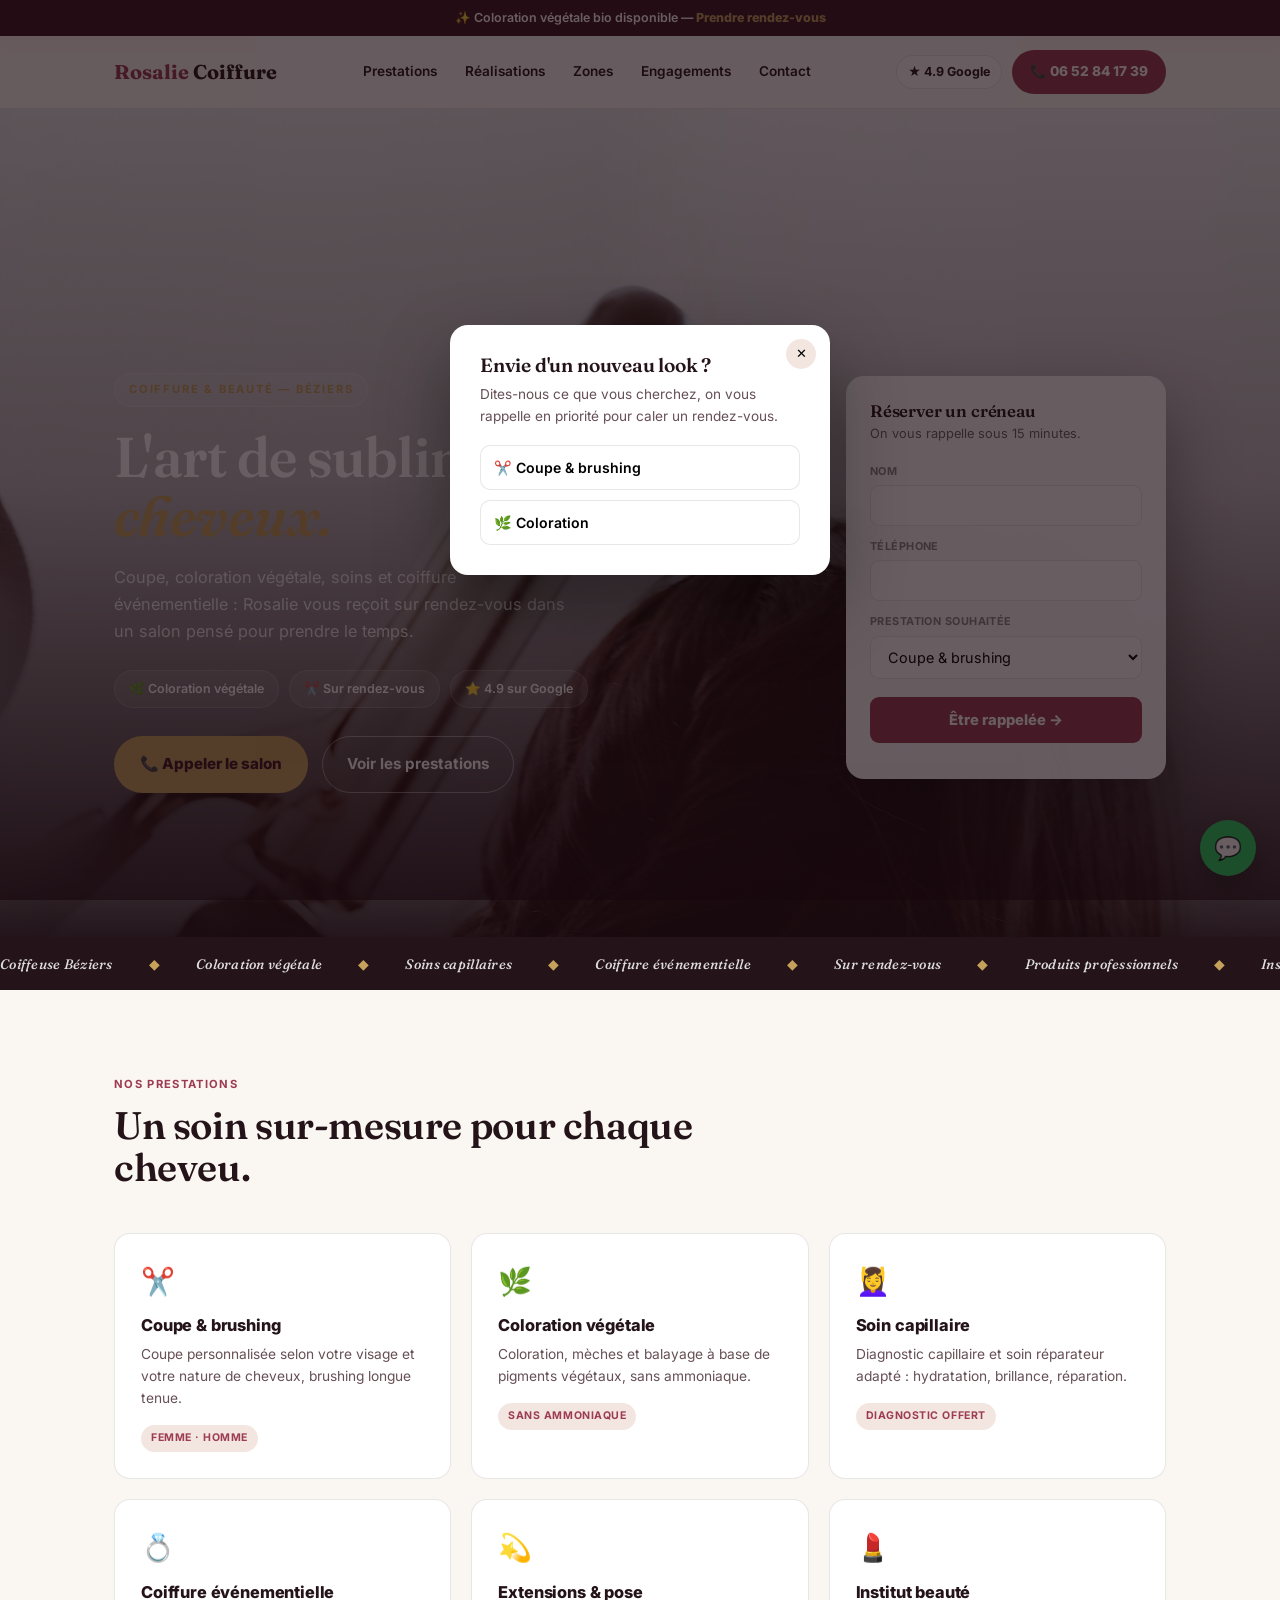
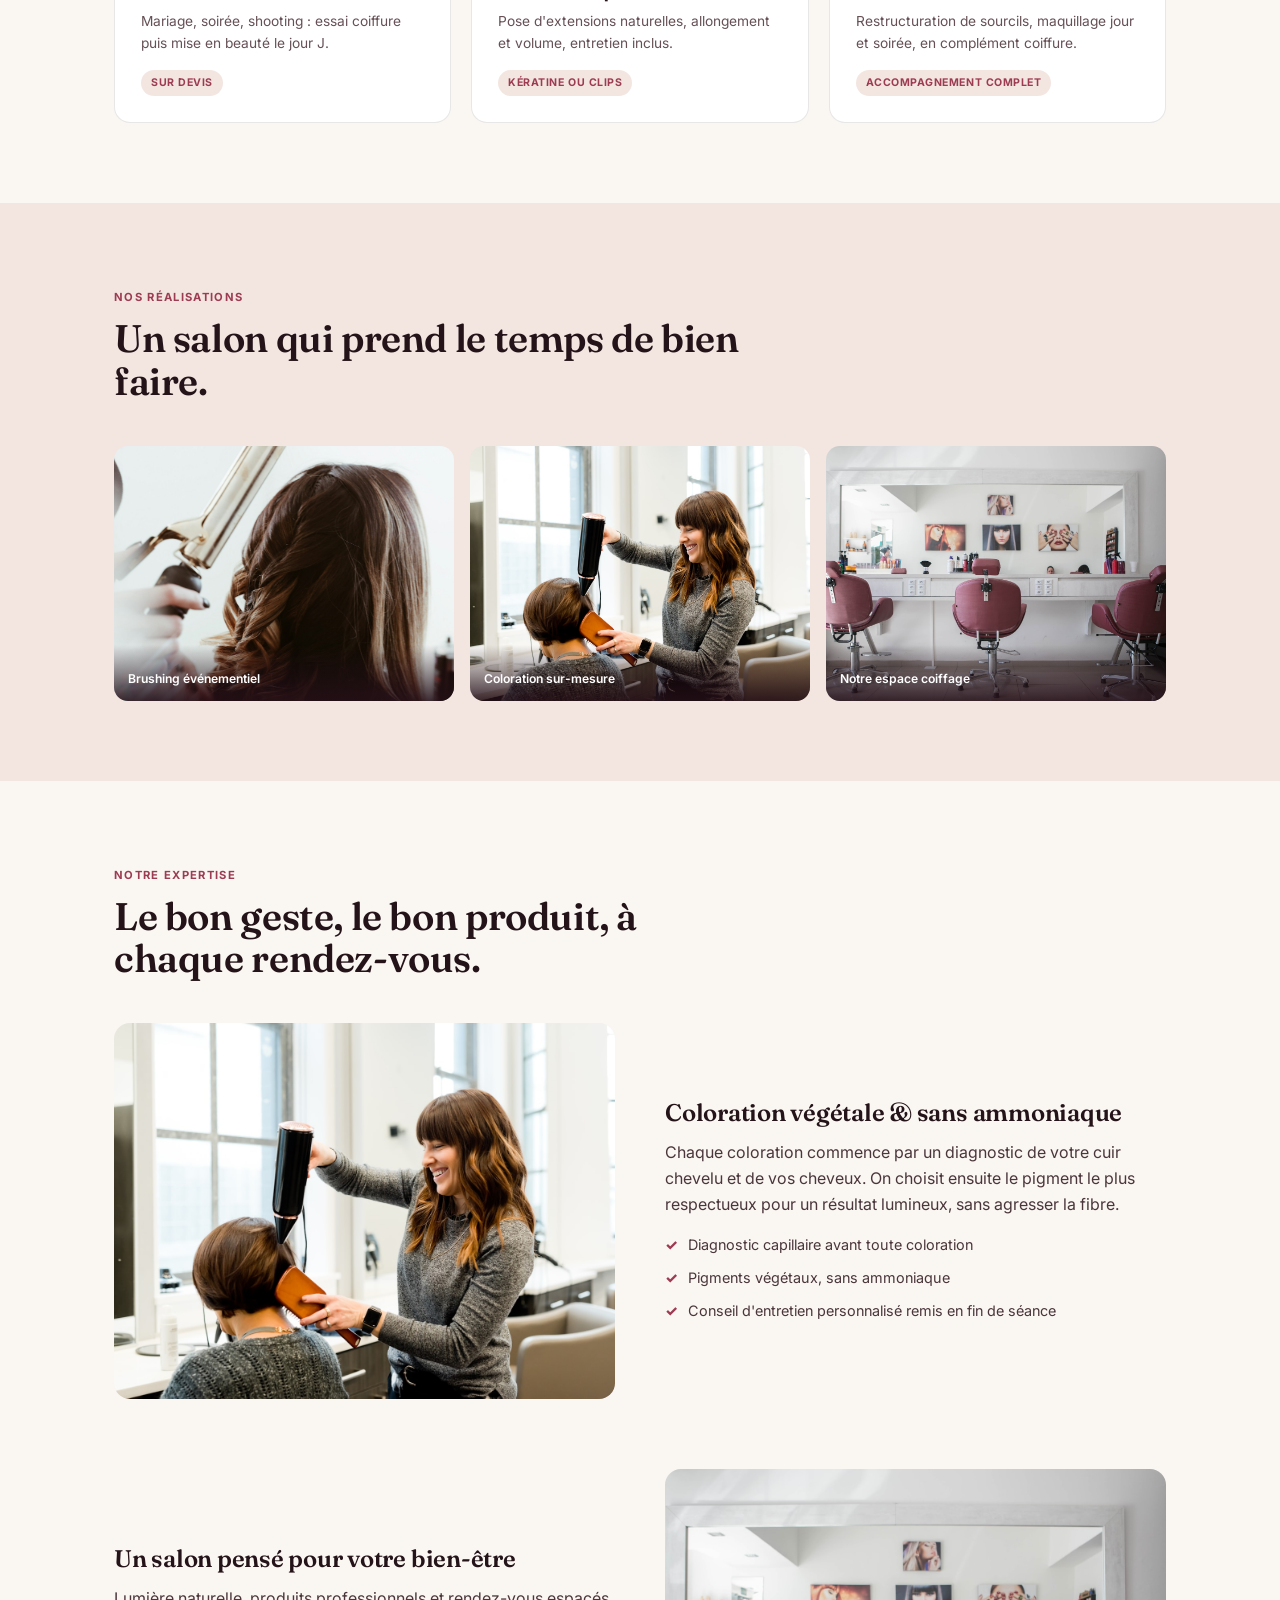
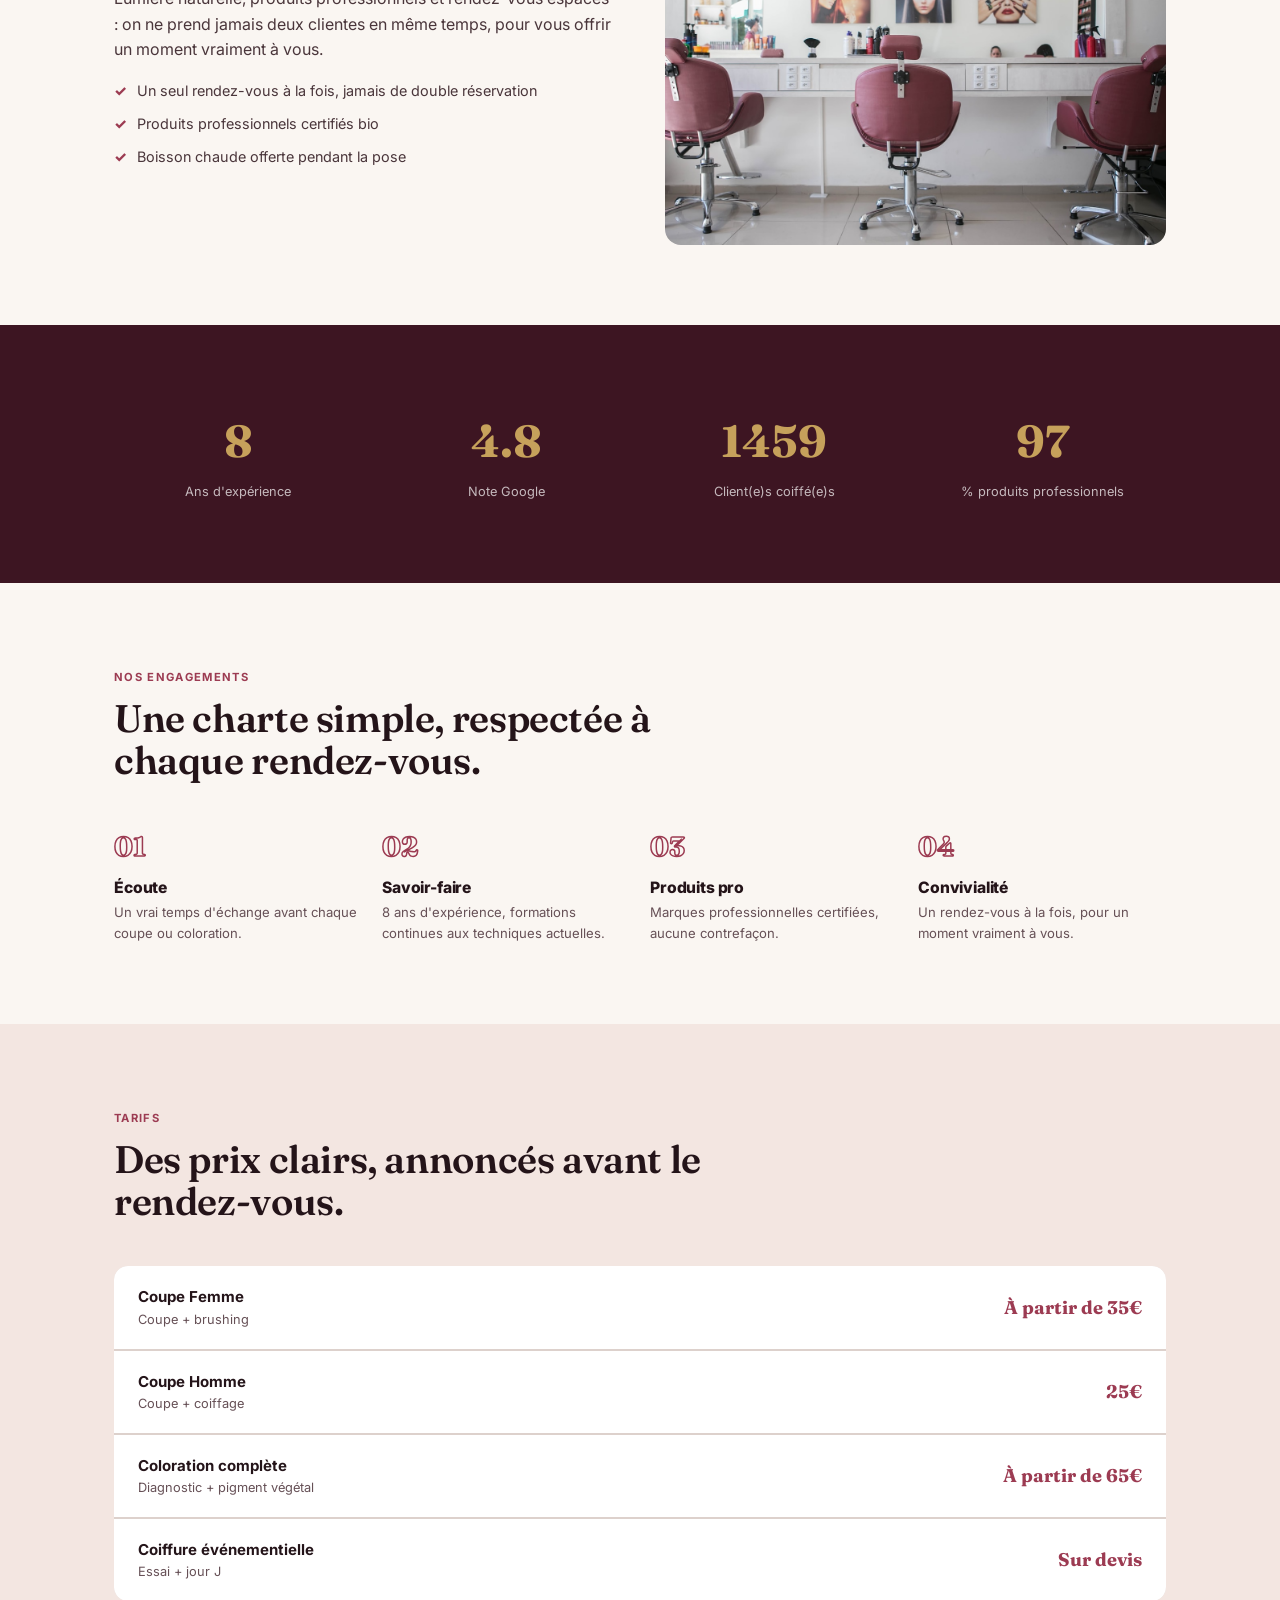
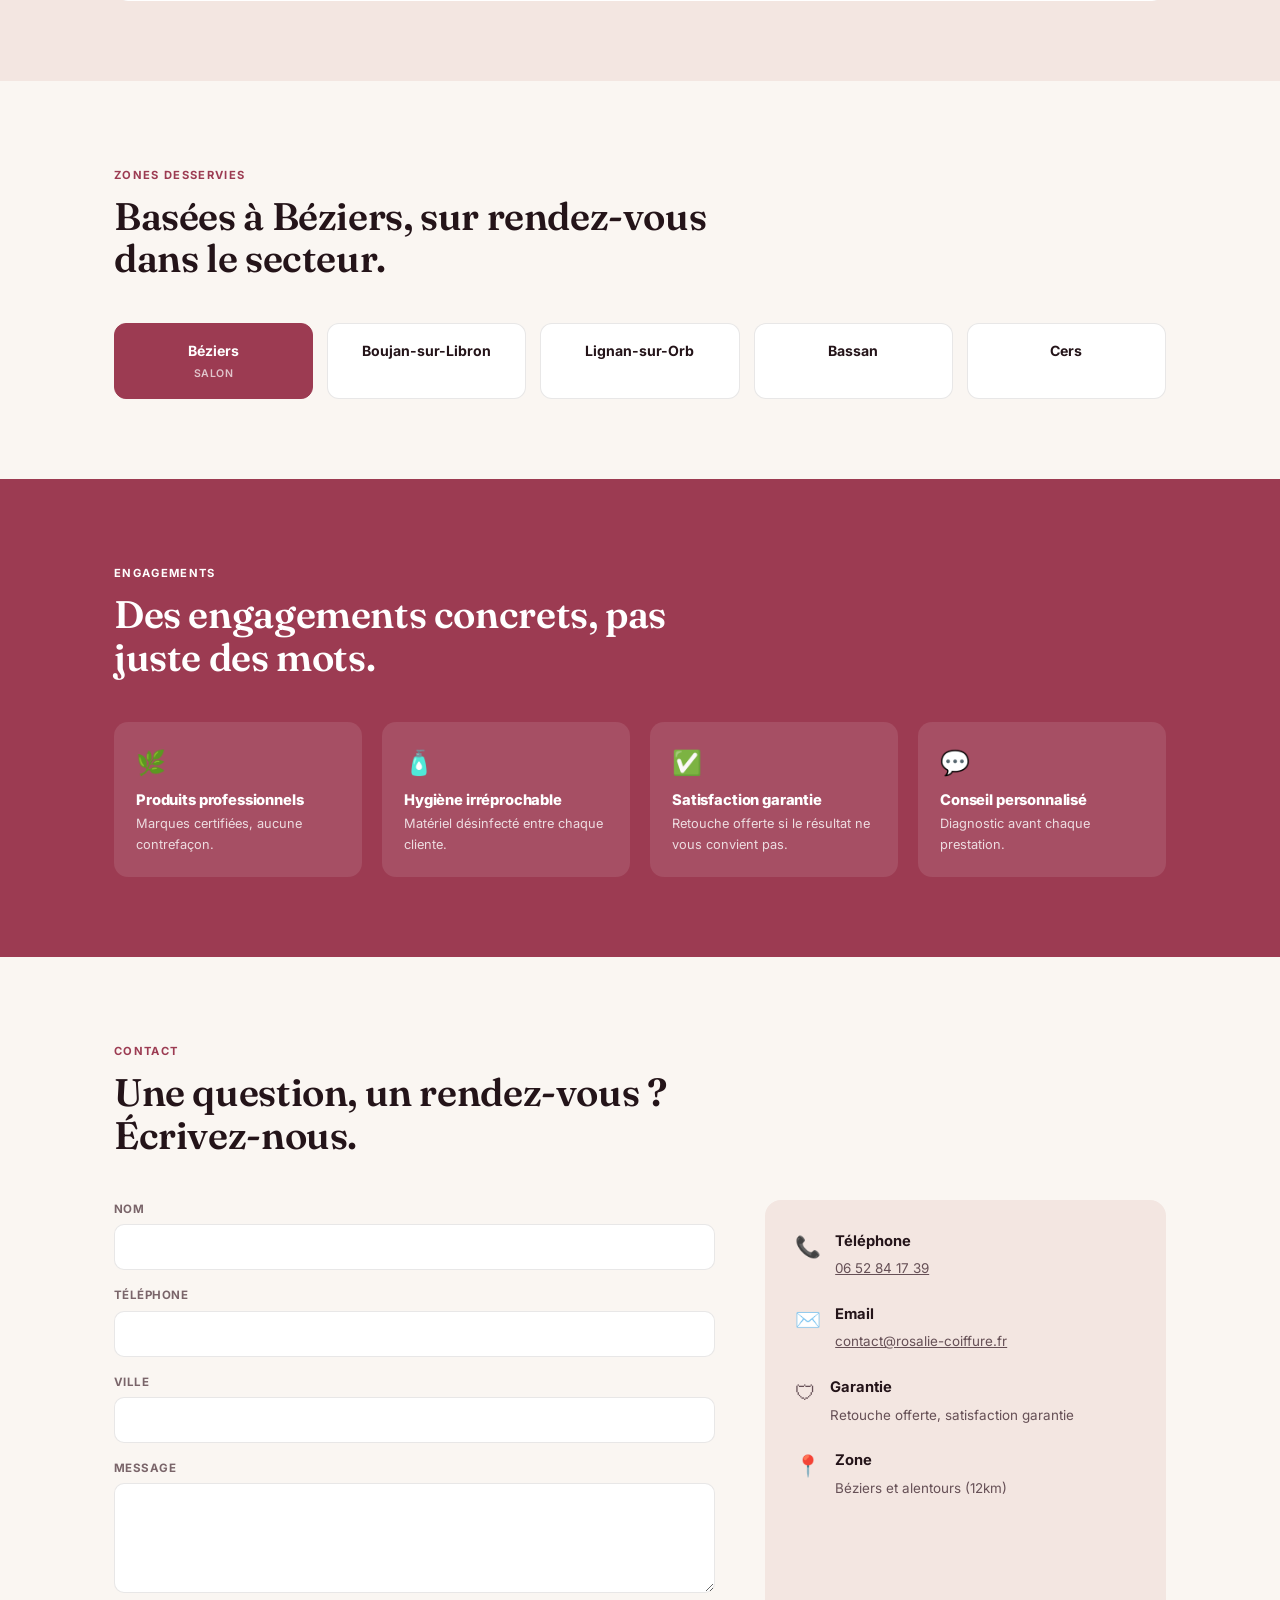
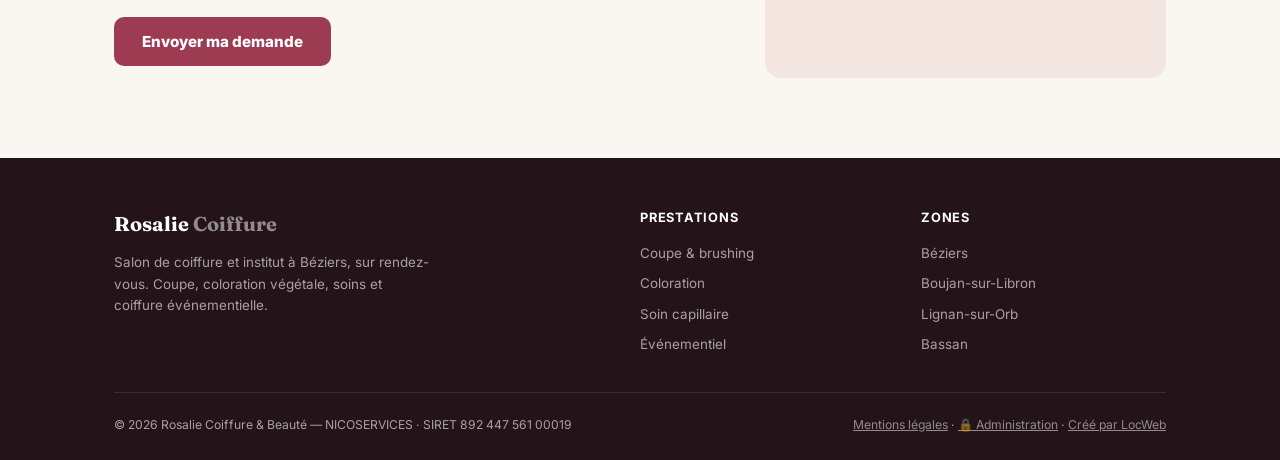
==== coiffeuse/index.html @ f621a8e8 "Ajoute le 4e site vitrine : Rosalie Coiffure & Beauté (rose/or) Hero plein cadre avec texte ancré en" ====
<!DOCTYPE html>
<html lang="fr">
<head>
<meta charset="UTF-8">
<meta name="viewport" content="width=device-width, initial-scale=1.0">
<title>Rosalie Coiffure & Beauté — Salon à Béziers | Sur rendez-vous</title>
<meta name="description" content="Rosalie Coiffure & Beauté — salon de coiffure et institut à Béziers. Coupe, coloration végétale, soins, coiffure événementielle. Sur rendez-vous.">
<meta property="og:title" content="Rosalie Coiffure & Beauté — Salon à Béziers">
<meta property="og:description" content="Coupe, coloration, soins, coiffure événementielle. Sur rendez-vous.">
<meta property="og:type" content="website">
<meta property="og:image" content="assets/hero-coiffeuse.jpg">
<meta name="twitter:card" content="summary_large_image">
<link rel="preconnect" href="https://fonts.googleapis.com">
<link rel="preconnect" href="https://fonts.gstatic.com" crossorigin>
<link href="https://fonts.googleapis.com/css2?family=Fraunces:opsz,wght@9..144,500;9..144,600;9..144,700&family=Inter:wght@400;500;600;700;800;900&display=swap" rel="stylesheet">
<script type="application/ld+json">
{
  "@context": "https://schema.org",
  "@type": "HairSalon",
  "name": "Rosalie Coiffure & Beauté",
  "image": "assets/hero-coiffeuse.jpg",
  "telephone": "+33652841739",
  "address": { "@type": "PostalAddress", "addressLocality": "Béziers", "addressRegion": "Occitanie", "addressCountry": "FR" },
  "areaServed": ["Béziers", "Boujan-sur-Libron", "Lignan-sur-Orb", "Bassan", "Cers"],
  "openingHours": "Tu-Sa 09:00-19:00",
  "aggregateRating": { "@type": "AggregateRating", "ratingValue": "4.9", "reviewCount": "184" }
}
</script>
<style>
:root{
  --rose:#9c3b52; --rose-dark:#3d1522; --rose-mid:#6b2740; --gold:#c6a15b;
  --ink:#241419; --paper:#faf6f2; --paper2:#f3e6e1; --line:rgba(36,20,25,.1);
  --sans:'Inter',sans-serif; --serif:'Fraunces',serif;
}
*{box-sizing:border-box;margin:0;padding:0;}
html{scroll-behavior:auto;}
body{font-family:var(--sans);color:var(--ink);background:var(--paper);line-height:1.6;overflow-x:hidden;}
img{max-width:100%;display:block;}
a{color:inherit;}
.container{max-width:1180px;margin:0 auto;padding:0 20px;}
@media(min-width:900px){.container{padding:0 5vw;}}
h1,h2,h3{font-family:var(--serif);font-weight:600;letter-spacing:-.01em;line-height:1.1;}
.tag{display:inline-block;font-size:.7rem;font-weight:700;text-transform:uppercase;letter-spacing:.12em;color:var(--rose);margin-bottom:10px;}

/* Bandeau annonce */
.urgence-bar{background:var(--rose-dark);color:#fff;text-align:center;font-size:.78rem;font-weight:600;padding:8px 16px;}
.urgence-bar a{color:var(--gold);font-weight:800;text-decoration:none;}

/* Header sticky */
header{position:sticky;top:0;z-index:500;background:rgba(250,246,242,.92);backdrop-filter:blur(12px);border-bottom:1px solid var(--line);}
.nav-inner{display:flex;align-items:center;justify-content:space-between;padding:14px 20px;max-width:1180px;margin:0 auto;}
@media(min-width:900px){.nav-inner{padding:14px 5vw;}}
.logo{font-family:var(--serif);font-weight:700;font-size:1.25rem;color:var(--rose);text-decoration:none;white-space:nowrap;}
.logo span{color:var(--ink);}
nav.links{display:none;gap:28px;align-items:center;}
nav.links a{font-size:.85rem;font-weight:600;text-decoration:none;color:var(--ink);}
@media(min-width:860px){nav.links{display:flex;}}
.header-right{display:flex;align-items:center;gap:10px;}
.google-badge{display:none;align-items:center;gap:5px;font-size:.78rem;font-weight:700;color:var(--ink);background:#fff;border:1px solid var(--line);padding:6px 11px;border-radius:100px;text-decoration:none;}
@media(min-width:640px){.google-badge{display:inline-flex;}}
.tel-btn{display:inline-flex;align-items:center;gap:8px;background:var(--rose);color:#fff;font-weight:800;font-size:.85rem;padding:11px 18px;border-radius:100px;text-decoration:none;white-space:nowrap;}
.burger{display:flex;background:none;border:none;cursor:pointer;padding:6px;}
@media(min-width:860px){.burger{display:none;}}
.burger span{display:block;width:22px;height:2px;background:var(--ink);margin:4px 0;}

/* Hero — plein cadre, texte ancré en bas, carte flottante coin bas-droit */
.hero{position:relative;min-height:92vh;display:flex;align-items:flex-end;overflow:hidden;color:#fff;}
.hero-bg{position:absolute;inset:0;background-image:linear-gradient(180deg,rgba(36,15,23,.05) 0%,rgba(36,15,23,.25) 45%,rgba(24,9,15,.94) 100%),url('assets/hero-coiffeuse.jpg');background-size:cover;background-position:center 22%;}
.hero-inner{position:relative;z-index:2;width:100%;max-width:1180px;margin:0 auto;padding:0 20px 56px;display:flex;justify-content:space-between;align-items:flex-end;gap:28px;}
@media(min-width:900px){.hero-inner{padding:0 5vw 64px;}}
@media(max-width:880px){.hero-inner{flex-direction:column;align-items:stretch;padding:0 20px 40px;}}
.hero-text{max-width:600px;}
.hero-tag{display:inline-block;font-size:.7rem;font-weight:700;text-transform:uppercase;letter-spacing:.16em;color:var(--gold);background:rgba(255,255,255,.08);border:1px solid rgba(255,255,255,.16);padding:7px 14px;border-radius:100px;margin-bottom:20px;}
.hero h1{font-size:clamp(2.1rem,4.8vw,3.5rem);line-height:1.06;margin-bottom:18px;}
.hero h1 em{font-style:italic;color:var(--gold);}
.hero-sub{font-size:1.02rem;color:rgba(255,255,255,.82);max-width:460px;margin-bottom:26px;line-height:1.65;}
.hero-badges{display:flex;flex-wrap:wrap;gap:10px;margin-bottom:28px;}
.hero-badge{display:flex;align-items:center;gap:7px;background:rgba(255,255,255,.08);border:1px solid rgba(255,255,255,.14);font-size:.78rem;font-weight:600;padding:8px 14px;border-radius:100px;}
.hero-cta-row{display:flex;flex-wrap:wrap;gap:14px;}
.btn-primary{display:inline-flex;align-items:center;gap:9px;background:var(--gold);color:var(--rose-dark);font-weight:800;font-size:.95rem;padding:16px 26px;border-radius:100px;text-decoration:none;}
.btn-outline{display:inline-flex;align-items:center;gap:9px;background:transparent;border:1.5px solid rgba(255,255,255,.4);color:#fff;font-weight:700;font-size:.95rem;padding:15px 24px;border-radius:100px;text-decoration:none;}

/* Carte flottante — pas une colonne de grille, une carte ancrée qui "flotte" plus haut que le texte */
.hero-form{position:relative;z-index:2;width:320px;flex-shrink:0;background:rgba(255,255,255,.97);color:var(--ink);border-radius:18px;padding:26px 24px;box-shadow:0 30px 70px rgba(0,0,0,.4);transform:translateY(-14px);}
@media(max-width:880px){.hero-form{width:100%;transform:none;}}
.hero-form h3{font-size:1.05rem;margin-bottom:4px;}
.hero-form p.sub{font-family:var(--sans);font-size:.8rem;color:#666;margin-bottom:18px;}
.hero-form .row{margin-bottom:12px;}
.hero-form label{display:block;font-size:.68rem;font-weight:700;text-transform:uppercase;letter-spacing:.04em;color:#888;margin-bottom:5px;}
.hero-form input,.hero-form select{width:100%;padding:11px 13px;border:1px solid var(--line);border-radius:9px;font-family:var(--sans);font-size:.9rem;background:#fff;}
.hero-form input:focus,.hero-form select:focus{outline:none;border-color:var(--rose);}
.hero-form button{width:100%;background:var(--rose);color:#fff;font-weight:800;font-size:.92rem;padding:14px;border:none;border-radius:9px;cursor:pointer;margin-top:6px;font-family:var(--sans);}
.hero-form button:hover{opacity:.92;}
.hero-form .status{font-family:var(--sans);font-size:.78rem;margin-top:10px;text-align:center;}

/* Marquee */
.marquee{background:var(--ink);color:#fff;overflow:hidden;white-space:nowrap;padding:14px 0;}
.marquee-track{display:inline-flex;gap:36px;animation:mq 26s linear infinite;}
.marquee span{font-family:var(--serif);font-style:italic;font-size:.86rem;font-weight:500;letter-spacing:.02em;color:rgba(255,255,255,.85);}
.marquee .dot{color:var(--gold);margin-left:36px;font-style:normal;}
@keyframes mq{from{transform:translateX(0);}to{transform:translateX(-50%);}}
@media(prefers-reduced-motion:reduce){.marquee-track{animation:none;}}

/* Sections generic */
section{padding:80px 0;}
.s-head{margin-bottom:44px;max-width:640px;}
.s-head h2{font-size:clamp(1.7rem,3.2vw,2.4rem);}

/* Prestations */
.services-grid{display:grid;grid-template-columns:repeat(3,1fr);gap:20px;}
@media(max-width:900px){.services-grid{grid-template-columns:repeat(2,1fr);}}
@media(max-width:600px){.services-grid{grid-template-columns:1fr;}}
.service-card{background:#fff;border:1px solid var(--line);border-radius:16px;padding:26px;}
.service-card .ico{font-size:1.7rem;margin-bottom:14px;}
.service-card h3{font-family:var(--sans);font-weight:800;font-size:1.02rem;margin-bottom:8px;}
.service-card p{font-size:.86rem;color:#665056;margin-bottom:14px;}
.service-tag{display:inline-block;font-size:.66rem;font-weight:700;text-transform:uppercase;letter-spacing:.05em;color:var(--rose);background:var(--paper2);padding:5px 10px;border-radius:100px;}

/* Réalisations */
#realisations{background:var(--paper2);}
.real-grid{display:grid;grid-template-columns:repeat(3,1fr);gap:16px;}
@media(max-width:700px){.real-grid{grid-template-columns:1fr 1fr;}}
.real-item{border-radius:14px;overflow:hidden;aspect-ratio:4/3;position:relative;}
.real-item img{width:100%;height:100%;object-fit:cover;}
.real-item .cap{position:absolute;bottom:0;left:0;right:0;background:linear-gradient(transparent,rgba(36,15,23,.88));color:#fff;font-size:.76rem;font-weight:600;padding:24px 14px 12px;}

/* Expertise blocs */
.expertise-bloc{display:grid;grid-template-columns:1fr 1fr;gap:50px;align-items:center;margin-bottom:70px;}
.expertise-bloc:last-child{margin-bottom:0;}
.expertise-bloc.rev>.expertise-img{order:2;}
@media(max-width:800px){.expertise-bloc{grid-template-columns:1fr;gap:24px;}.expertise-bloc.rev>.expertise-img{order:0;}}
.expertise-img{border-radius:16px;overflow:hidden;aspect-ratio:4/3;}
.expertise-img img{width:100%;height:100%;object-fit:cover;}
.expertise-txt h3{font-size:1.5rem;margin-bottom:14px;}
.expertise-txt p{color:#4a363b;}
.expertise-txt ul{list-style:none;display:flex;flex-direction:column;gap:10px;margin-top:16px;}
.expertise-txt li{font-size:.9rem;color:#4a363b;display:flex;gap:10px;align-items:flex-start;}
.expertise-txt li::before{content:'✓';color:var(--rose);font-weight:800;flex-shrink:0;}

/* Chiffres */
#chiffres{background:var(--rose-dark);color:#fff;}
.chiffres-grid{display:grid;grid-template-columns:repeat(4,1fr);gap:20px;text-align:center;}
@media(max-width:700px){.chiffres-grid{grid-template-columns:1fr 1fr;}}
.chiffre-num{font-family:var(--serif);font-size:clamp(2rem,4vw,2.8rem);font-weight:700;color:var(--gold);}
.chiffre-lbl{font-size:.8rem;color:rgba(255,255,255,.7);margin-top:6px;}

/* Charte */
.charte-grid{display:grid;grid-template-columns:repeat(4,1fr);gap:20px;}
@media(max-width:800px){.charte-grid{grid-template-columns:1fr 1fr;}}
.charte-item{text-align:left;}
.charte-num{font-family:var(--serif);font-weight:700;font-size:1.7rem;-webkit-text-stroke:1.5px var(--rose);color:transparent;display:block;margin-bottom:10px;}
.charte-item h3{font-family:var(--sans);font-weight:800;font-size:.98rem;margin-bottom:6px;}
.charte-item p{font-size:.82rem;color:#665056;}

/* Tarifs */
#tarifs{background:var(--paper2);}
.tarifs-list{display:flex;flex-direction:column;gap:2px;background:var(--line);border-radius:14px;overflow:hidden;}
.tarif-row{background:#fff;display:flex;justify-content:space-between;align-items:center;padding:18px 24px;flex-wrap:wrap;gap:6px;}
.tarif-row .name{font-weight:700;font-size:.94rem;}
.tarif-row .desc{font-size:.8rem;color:#665056;display:block;}
.tarif-row .price{font-family:var(--serif);font-weight:700;font-size:1.15rem;color:var(--rose);white-space:nowrap;}

/* Zones */
.zones-grid{display:grid;grid-template-columns:repeat(5,1fr);gap:14px;}
@media(max-width:800px){.zones-grid{grid-template-columns:repeat(2,1fr);}}
.zone-item{background:#fff;border:1px solid var(--line);border-radius:12px;padding:16px;text-align:center;font-weight:700;font-size:.88rem;}
.zone-item.base{background:var(--rose);color:#fff;border-color:var(--rose);}
.zone-item .sub{display:block;font-size:.66rem;font-weight:600;text-transform:uppercase;letter-spacing:.05em;opacity:.7;margin-top:3px;}

/* Garanties */
#garanties{background:var(--rose);color:#fff;}
.garanties-grid{display:grid;grid-template-columns:repeat(4,1fr);gap:20px;}
@media(max-width:800px){.garanties-grid{grid-template-columns:1fr 1fr;}}
.garantie-card{background:rgba(255,255,255,.1);border-radius:14px;padding:22px;}
.garantie-card .ico{font-size:1.5rem;margin-bottom:10px;}
.garantie-card h3{font-family:var(--sans);font-weight:800;font-size:.92rem;margin-bottom:6px;}
.garantie-card p{font-size:.8rem;color:rgba(255,255,255,.8);}

/* Contact */
.contact-grid{display:grid;grid-template-columns:1.2fr .8fr;gap:50px;}
@media(max-width:800px){.contact-grid{grid-template-columns:1fr;}}
.contact-form .row{margin-bottom:16px;}
.contact-form label{display:block;font-size:.72rem;font-weight:700;text-transform:uppercase;letter-spacing:.04em;color:#7a656a;margin-bottom:6px;}
.contact-form input,.contact-form textarea{width:100%;padding:13px 15px;border:1px solid var(--line);border-radius:10px;font-family:var(--sans);font-size:.92rem;}
.contact-form textarea{min-height:110px;resize:vertical;}
.contact-form button{background:var(--rose);color:#fff;font-weight:800;font-size:.95rem;padding:15px 28px;border:none;border-radius:10px;cursor:pointer;font-family:var(--sans);}
.contact-side{background:var(--paper2);border-radius:16px;padding:30px;}
.contact-side .item{display:flex;gap:14px;margin-bottom:22px;}
.contact-side .item:last-child{margin-bottom:0;}
.contact-side .item .ico{font-size:1.3rem;}
.contact-side .item strong{display:block;font-size:.92rem;margin-bottom:2px;}
.contact-side .item span{font-size:.84rem;color:#665056;}

/* Footer */
footer{background:var(--ink);color:rgba(255,255,255,.6);padding:50px 0 26px;font-size:.84rem;}
.footer-grid{display:grid;grid-template-columns:2fr 1fr 1fr;gap:36px;margin-bottom:36px;}
@media(max-width:700px){.footer-grid{grid-template-columns:1fr;gap:26px;}}
.footer-grid h4{color:#fff;font-size:.8rem;text-transform:uppercase;letter-spacing:.06em;margin-bottom:14px;}
.footer-grid ul{list-style:none;display:flex;flex-direction:column;gap:9px;}
.footer-grid a{text-decoration:none;color:rgba(255,255,255,.6);}
.footer-bottom{border-top:1px solid rgba(255,255,255,.1);padding-top:22px;display:flex;justify-content:space-between;flex-wrap:wrap;gap:10px;font-size:.76rem;}
.footer-bottom a{text-decoration:underline;color:rgba(255,255,255,.5);}

/* Floating */
.wa-float{position:fixed;bottom:24px;right:24px;z-index:600;background:#25d366;color:#fff;width:56px;height:56px;border-radius:50%;display:flex;align-items:center;justify-content:center;text-decoration:none;box-shadow:0 10px 26px rgba(0,0,0,.3);font-size:1.4rem;}
.top-btn{position:fixed;bottom:24px;left:24px;z-index:600;background:#fff;border:1px solid var(--line);width:44px;height:44px;border-radius:50%;display:flex;align-items:center;justify-content:center;cursor:pointer;opacity:0;pointer-events:none;transition:opacity .25s;font-size:1.1rem;}
.top-btn.show{opacity:1;pointer-events:auto;}

/* Reveal */
.rv{opacity:0;transform:translateY(24px);transition:opacity .7s cubic-bezier(.16,1,.3,1),transform .7s cubic-bezier(.16,1,.3,1);}
.rv.on{opacity:1;transform:none;}
@media(prefers-reduced-motion:reduce){.rv{opacity:1;transform:none;}}

/* Popup lead */
.lead-popup{position:fixed;inset:0;z-index:9000;display:flex;align-items:center;justify-content:center;padding:20px;opacity:0;pointer-events:none;transition:opacity .3s;}
.lead-popup.open{opacity:1;pointer-events:auto;}
.lead-popup-bg{position:absolute;inset:0;background:rgba(24,9,15,.65);}
.lead-popup-box{position:relative;background:#fff;border-radius:18px;padding:30px;max-width:380px;width:100%;box-shadow:0 30px 70px rgba(0,0,0,.4);}
.lead-popup-box h3{font-size:1.2rem;margin-bottom:8px;}
.lead-popup-box p{font-family:var(--sans);font-size:.85rem;color:#665056;margin-bottom:18px;}
.lead-popup-close{position:absolute;top:14px;right:14px;background:var(--paper2);border:none;width:30px;height:30px;border-radius:50%;cursor:pointer;}
.lead-choice{display:flex;flex-direction:column;gap:10px;}
.lead-choice button{padding:13px;border-radius:10px;border:1px solid var(--line);background:#fff;font-family:var(--sans);font-size:.88rem;font-weight:600;cursor:pointer;text-align:left;}
.lead-choice button:hover{border-color:var(--rose);}

/* Mobile nav panel */
.mobile-panel{position:fixed;top:0;left:0;right:0;bottom:0;z-index:900;background:#fff;transform:translateX(100%);transition:transform .3s;padding:90px 30px 30px;}
.mobile-panel.open{transform:translateX(0);}
.mobile-panel a{display:block;padding:16px 0;font-size:1.1rem;font-weight:700;border-bottom:1px solid var(--line);text-decoration:none;color:var(--ink);}
.mobile-panel-close{position:absolute;top:20px;right:20px;background:none;border:none;font-size:1.6rem;cursor:pointer;}
</style>
</head>
<body>

<div class="urgence-bar">✨ Coloration végétale bio disponible — <a href="#contact">Prendre rendez-vous</a></div>

<header>
  <div class="nav-inner">
    <a href="#" class="logo">Rosalie <span>Coiffure</span></a>
    <nav class="links">
      <a href="#services">Prestations</a>
      <a href="#realisations">Réalisations</a>
      <a href="#zones">Zones</a>
      <a href="#garanties">Engagements</a>
      <a href="#contact">Contact</a>
    </nav>
    <div class="header-right">
      <a href="https://www.google.com/maps" target="_blank" rel="noopener" class="google-badge">★ 4.9 Google</a>
      <a href="tel:0652841739" class="tel-btn">📞 06 52 84 17 39</a>
      <button class="burger" id="burgerBtn" aria-label="Menu"><span></span><span></span><span></span></button>
    </div>
  </div>
</header>

<div class="mobile-panel" id="mobilePanel">
  <button class="mobile-panel-close" id="mobilePanelClose" aria-label="Fermer">✕</button>
  <a href="#services">Prestations</a>
  <a href="#realisations">Réalisations</a>
  <a href="#zones">Zones</a>
  <a href="#garanties">Engagements</a>
  <a href="#contact">Contact</a>
  <a href="tel:0652841739">📞 06 52 84 17 39</a>
</div>

<!-- HERO -->
<section class="hero">
  <div class="hero-bg" aria-hidden="true"></div>
  <div class="hero-inner">
    <div class="hero-text">
      <span class="hero-tag" data-editable-zone="hero_tag">Coiffure & beauté — Béziers</span>
      <h1><span data-editable-zone="hero_titre">L'art de sublimer</span> <em data-editable-zone="hero_titre_accent">vos cheveux.</em></h1>
      <p class="hero-sub" data-editable-zone="hero_sous_titre">Coupe, coloration végétale, soins et coiffure événementielle : Rosalie vous reçoit sur rendez-vous dans un salon pensé pour prendre le temps.</p>
      <div class="hero-badges">
        <span class="hero-badge">🌿 Coloration végétale</span>
        <span class="hero-badge">✂️ Sur rendez-vous</span>
        <span class="hero-badge">⭐ 4.9 sur Google</span>
      </div>
      <div class="hero-cta-row">
        <a href="tel:0652841739" class="btn-primary">📞 Appeler le salon</a>
        <a href="#services" class="btn-outline">Voir les prestations</a>
      </div>
    </div>
    <form class="hero-form" id="quick-form">
      <h3>Réserver un créneau</h3>
      <p class="sub">On vous rappelle sous 15 minutes.</p>
      <div class="row">
        <label>Nom</label>
        <input type="text" name="nom" required>
      </div>
      <div class="row">
        <label>Téléphone</label>
        <input type="tel" name="telephone" required>
      </div>
      <div class="row">
        <label>Prestation souhaitée</label>
        <select name="besoin">
          <option>Coupe & brushing</option>
          <option>Coloration</option>
          <option>Soin capillaire</option>
          <option>Coiffure événementielle</option>
          <option>Autre demande</option>
        </select>
      </div>
      <button type="submit">Être rappelée →</button>
      <p class="status" id="quick-form-status"></p>
    </form>
  </div>
</section>

<!-- MARQUEE -->
<div class="marquee" aria-hidden="true">
  <div class="marquee-track">
    <span>Coiffeuse Béziers<span class="dot">◆</span></span>
    <span>Coloration végétale<span class="dot">◆</span></span>
    <span>Soins capillaires<span class="dot">◆</span></span>
    <span>Coiffure événementielle<span class="dot">◆</span></span>
    <span>Sur rendez-vous<span class="dot">◆</span></span>
    <span>Produits professionnels<span class="dot">◆</span></span>
    <span>Institut beauté<span class="dot">◆</span></span>
    <span>Coiffeuse Béziers<span class="dot">◆</span></span>
    <span>Coloration végétale<span class="dot">◆</span></span>
    <span>Soins capillaires<span class="dot">◆</span></span>
    <span>Coiffure événementielle<span class="dot">◆</span></span>
    <span>Sur rendez-vous<span class="dot">◆</span></span>
    <span>Produits professionnels<span class="dot">◆</span></span>
    <span>Institut beauté<span class="dot">◆</span></span>
  </div>
</div>

<!-- PRESTATIONS -->
<section id="services">
  <div class="container">
    <div class="s-head rv">
      <span class="tag">Nos prestations</span>
      <h2>Un soin sur-mesure pour chaque cheveu.</h2>
    </div>
    <div class="services-grid">
      <div class="service-card rv">
        <div class="ico">✂️</div>
        <h3 data-editable-zone="service_1_titre">Coupe & brushing</h3>
        <p data-editable-zone="service_1_desc">Coupe personnalisée selon votre visage et votre nature de cheveux, brushing longue tenue.</p>
        <span class="service-tag">Femme · Homme</span>
      </div>
      <div class="service-card rv">
        <div class="ico">🌿</div>
        <h3 data-editable-zone="service_2_titre">Coloration végétale</h3>
        <p data-editable-zone="service_2_desc">Coloration, mèches et balayage à base de pigments végétaux, sans ammoniaque.</p>
        <span class="service-tag">Sans ammoniaque</span>
      </div>
      <div class="service-card rv">
        <div class="ico">💆‍♀️</div>
        <h3 data-editable-zone="service_3_titre">Soin capillaire</h3>
        <p data-editable-zone="service_3_desc">Diagnostic capillaire et soin réparateur adapté : hydratation, brillance, réparation.</p>
        <span class="service-tag">Diagnostic offert</span>
      </div>
      <div class="service-card rv">
        <div class="ico">💍</div>
        <h3 data-editable-zone="service_4_titre">Coiffure événementielle</h3>
        <p data-editable-zone="service_4_desc">Mariage, soirée, shooting : essai coiffure puis mise en beauté le jour J.</p>
        <span class="service-tag">Sur devis</span>
      </div>
      <div class="service-card rv">
        <div class="ico">💫</div>
        <h3 data-editable-zone="service_5_titre">Extensions & pose</h3>
        <p data-editable-zone="service_5_desc">Pose d'extensions naturelles, allongement et volume, entretien inclus.</p>
        <span class="service-tag">Kératine ou clips</span>
      </div>
      <div class="service-card rv">
        <div class="ico">💄</div>
        <h3 data-editable-zone="service_6_titre">Institut beauté</h3>
        <p data-editable-zone="service_6_desc">Restructuration de sourcils, maquillage jour et soirée, en complément coiffure.</p>
        <span class="service-tag">Accompagnement complet</span>
      </div>
    </div>
  </div>
</section>

<!-- RÉALISATIONS -->
<section id="realisations">
  <div class="container">
    <div class="s-head rv">
      <span class="tag">Nos réalisations</span>
      <h2>Un salon qui prend le temps de bien faire.</h2>
    </div>
    <div class="real-grid">
      <div class="real-item rv"><img src="assets/hero-coiffeuse.jpg" alt="Brushing événementiel, salon Rosalie" loading="lazy"><span class="cap">Brushing événementiel</span></div>
      <div class="real-item rv"><img src="assets/coloration.jpg" alt="Coloration sur-mesure" loading="lazy"><span class="cap">Coloration sur-mesure</span></div>
      <div class="real-item rv"><img src="assets/salon-interieur.jpg" alt="Espace coiffage du salon" loading="lazy"><span class="cap">Notre espace coiffage</span></div>
    </div>
  </div>
</section>

<!-- EXPERTISE -->
<section>
  <div class="container">
    <div class="s-head rv">
      <span class="tag">Notre expertise</span>
      <h2>Le bon geste, le bon produit, à chaque rendez-vous.</h2>
    </div>
    <div class="expertise-bloc rv">
      <div class="expertise-img"><img src="assets/coloration.jpg" alt="Coloration végétale" loading="lazy"></div>
      <div class="expertise-txt">
        <h3>Coloration végétale & sans ammoniaque</h3>
        <p>Chaque coloration commence par un diagnostic de votre cuir chevelu et de vos cheveux. On choisit ensuite le pigment le plus respectueux pour un résultat lumineux, sans agresser la fibre.</p>
        <ul>
          <li>Diagnostic capillaire avant toute coloration</li>
          <li>Pigments végétaux, sans ammoniaque</li>
          <li>Conseil d'entretien personnalisé remis en fin de séance</li>
        </ul>
      </div>
    </div>
    <div class="expertise-bloc rv rev">
      <div class="expertise-img"><img src="assets/salon-interieur.jpg" alt="Espace du salon Rosalie" loading="lazy"></div>
      <div class="expertise-txt">
        <h3>Un salon pensé pour votre bien-être</h3>
        <p>Lumière naturelle, produits professionnels et rendez-vous espacés : on ne prend jamais deux clientes en même temps, pour vous offrir un moment vraiment à vous.</p>
        <ul>
          <li>Un seul rendez-vous à la fois, jamais de double réservation</li>
          <li>Produits professionnels certifiés bio</li>
          <li>Boisson chaude offerte pendant la pose</li>
        </ul>
      </div>
    </div>
  </div>
</section>

<!-- CHIFFRES -->
<section id="chiffres">
  <div class="container">
    <div class="chiffres-grid">
      <div class="rv"><div class="chiffre-num" data-compteur="8">0</div><div class="chiffre-lbl">Ans d'expérience</div></div>
      <div class="rv"><div class="chiffre-num" data-compteur="4.9" data-decimal="1">0</div><div class="chiffre-lbl">Note Google</div></div>
      <div class="rv"><div class="chiffre-num" data-compteur="1500">0</div><div class="chiffre-lbl">Client(e)s coiffé(e)s</div></div>
      <div class="rv"><div class="chiffre-num" data-compteur="100">0</div><div class="chiffre-lbl">% produits professionnels</div></div>
    </div>
  </div>
</section>

<!-- CHARTE -->
<section>
  <div class="container">
    <div class="s-head rv">
      <span class="tag">Nos engagements</span>
      <h2>Une charte simple, respectée à chaque rendez-vous.</h2>
    </div>
    <div class="charte-grid">
      <div class="charte-item rv"><span class="charte-num">01</span><h3>Écoute</h3><p>Un vrai temps d'échange avant chaque coupe ou coloration.</p></div>
      <div class="charte-item rv"><span class="charte-num">02</span><h3>Savoir-faire</h3><p>8 ans d'expérience, formations continues aux techniques actuelles.</p></div>
      <div class="charte-item rv"><span class="charte-num">03</span><h3>Produits pro</h3><p>Marques professionnelles certifiées, aucune contrefaçon.</p></div>
      <div class="charte-item rv"><span class="charte-num">04</span><h3>Convivialité</h3><p>Un rendez-vous à la fois, pour un moment vraiment à vous.</p></div>
    </div>
  </div>
</section>

<!-- TARIFS -->
<section id="tarifs">
  <div class="container">
    <div class="s-head rv">
      <span class="tag">Tarifs</span>
      <h2>Des prix clairs, annoncés avant le rendez-vous.</h2>
    </div>
    <div class="tarifs-list rv">
      <div class="tarif-row">
        <div><span class="name">Coupe Femme</span><span class="desc">Coupe + brushing</span></div>
        <span class="price" data-editable-zone="prix_coupe_femme">À partir de 35€</span>
      </div>
      <div class="tarif-row">
        <div><span class="name">Coupe Homme</span><span class="desc">Coupe + coiffage</span></div>
        <span class="price" data-editable-zone="prix_coupe_homme">25€</span>
      </div>
      <div class="tarif-row">
        <div><span class="name">Coloration complète</span><span class="desc">Diagnostic + pigment végétal</span></div>
        <span class="price" data-editable-zone="prix_coloration">À partir de 65€</span>
      </div>
      <div class="tarif-row">
        <div><span class="name">Coiffure événementielle</span><span class="desc">Essai + jour J</span></div>
        <span class="price" data-editable-zone="prix_evenementiel">Sur devis</span>
      </div>
    </div>
  </div>
</section>

<!-- ZONES -->
<section id="zones">
  <div class="container">
    <div class="s-head rv">
      <span class="tag">Zones desservies</span>
      <h2>Basées à Béziers, sur rendez-vous dans le secteur.</h2>
    </div>
    <div class="zones-grid rv">
      <div class="zone-item base">Béziers<span class="sub">Salon</span></div>
      <div class="zone-item">Boujan-sur-Libron</div>
      <div class="zone-item">Lignan-sur-Orb</div>
      <div class="zone-item">Bassan</div>
      <div class="zone-item">Cers</div>
    </div>
  </div>
</section>

<!-- GARANTIES -->
<section id="garanties">
  <div class="container">
    <div class="s-head rv">
      <span class="tag" style="color:#fff;">Engagements</span>
      <h2>Des engagements concrets, pas juste des mots.</h2>
    </div>
    <div class="garanties-grid">
      <div class="garantie-card rv"><div class="ico">🌿</div><h3>Produits professionnels</h3><p>Marques certifiées, aucune contrefaçon.</p></div>
      <div class="garantie-card rv"><div class="ico">🧴</div><h3>Hygiène irréprochable</h3><p>Matériel désinfecté entre chaque cliente.</p></div>
      <div class="garantie-card rv"><div class="ico">✅</div><h3>Satisfaction garantie</h3><p>Retouche offerte si le résultat ne vous convient pas.</p></div>
      <div class="garantie-card rv"><div class="ico">💬</div><h3>Conseil personnalisé</h3><p>Diagnostic avant chaque prestation.</p></div>
    </div>
  </div>
</section>

<!-- CONTACT -->
<section id="contact">
  <div class="container">
    <div class="s-head rv">
      <span class="tag">Contact</span>
      <h2>Une question, un rendez-vous ? Écrivez-nous.</h2>
    </div>
    <div class="contact-grid">
      <form class="contact-form rv" id="contact-form">
        <div class="row">
          <label>Nom</label>
          <input type="text" name="nom" required>
        </div>
        <div class="row">
          <label>Téléphone</label>
          <input type="tel" name="telephone" required>
        </div>
        <div class="row">
          <label>Ville</label>
          <input type="text" name="ville">
        </div>
        <div class="row">
          <label>Message</label>
          <textarea name="message" required></textarea>
        </div>
        <button type="submit">Envoyer ma demande</button>
        <p class="status" id="contact-form-status" style="margin-top:12px;font-size:.85rem;"></p>
      </form>
      <div class="contact-side rv">
        <div class="item"><span class="ico">📞</span><div><strong>Téléphone</strong><span><a href="tel:0652841739" data-editable-tel="tel_contact">06 52 84 17 39</a></span></div></div>
        <div class="item"><span class="ico">✉️</span><div><strong>Email</strong><span><a href="mailto:contact@rosalie-coiffure.fr" data-editable-mailto="email_contact">contact@rosalie-coiffure.fr</a></span></div></div>
        <div class="item"><span class="ico">🛡</span><div><strong>Garantie</strong><span>Retouche offerte, satisfaction garantie</span></div></div>
        <div class="item"><span class="ico">📍</span><div><strong>Zone</strong><span>Béziers et alentours (12km)</span></div></div>
      </div>
    </div>
  </div>
</section>

<a href="https://wa.me/33652841739" class="wa-float" target="_blank" rel="noopener" aria-label="WhatsApp">💬</a>
<button class="top-btn" id="topBtn" aria-label="Retour en haut">↑</button>

<!-- POPUP LEAD -->
<div class="lead-popup" id="leadPopup" aria-hidden="true">
  <div class="lead-popup-bg" id="leadPopupBg"></div>
  <div class="lead-popup-box">
    <button class="lead-popup-close" id="leadPopupClose" aria-label="Fermer">✕</button>
    <h3>Envie d'un nouveau look ?</h3>
    <p>Dites-nous ce que vous cherchez, on vous rappelle en priorité pour caler un rendez-vous.</p>
    <div class="lead-choice" id="leadChoiceStep">
      <button data-val="Coupe">✂️ Coupe & brushing</button>
      <button data-val="Coloration">🌿 Coloration</button>
    </div>
  </div>
</div>

<footer>
  <div class="container">
    <div class="footer-grid">
      <div>
        <div class="logo" style="color:#fff;">Rosalie <span style="color:rgba(255,255,255,.5);">Coiffure</span></div>
        <p style="margin-top:12px;max-width:320px;" data-editable-zone="footer_description">Salon de coiffure et institut à Béziers, sur rendez-vous. Coupe, coloration végétale, soins et coiffure événementielle.</p>
      </div>
      <div>
        <h4>Prestations</h4>
        <ul>
          <li><a href="#services">Coupe & brushing</a></li>
          <li><a href="#services">Coloration</a></li>
          <li><a href="#services">Soin capillaire</a></li>
          <li><a href="#services">Événementiel</a></li>
        </ul>
      </div>
      <div>
        <h4>Zones</h4>
        <ul>
          <li><a href="#zones">Béziers</a></li>
          <li><a href="#zones">Boujan-sur-Libron</a></li>
          <li><a href="#zones">Lignan-sur-Orb</a></li>
          <li><a href="#zones">Bassan</a></li>
        </ul>
      </div>
    </div>
    <div class="footer-bottom">
      <span>© 2026 Rosalie Coiffure & Beauté — NICOSERVICES · SIRET 892 447 561 00019</span>
      <span>
        <button type="button" id="mentionsLink" style="background:none;border:none;color:rgba(255,255,255,.5);text-decoration:underline;cursor:pointer;font:inherit;">Mentions légales</button>
        · <a href="https://admin.locweb.fr">🔒 Administration</a>
        · <a href="https://locweb.fr" target="_blank" rel="noopener">Créé par LocWeb</a>
      </span>
    </div>
  </div>
</footer>

<div class="lead-popup" id="legalModal" aria-hidden="true">
  <div class="lead-popup-bg" id="legalBg"></div>
  <div class="lead-popup-box">
    <button class="lead-popup-close" id="legalClose" aria-label="Fermer">✕</button>
    <h3>Mentions légales</h3>
    <p style="font-family:var(--sans);font-size:.82rem;line-height:1.6;">Rosalie Coiffure & Beauté (NICOSERVICES, à titre de démonstration) · Site exemple réalisé par LocWeb, ne correspond à aucune entreprise réelle. SIRET, coordonnées et avis clients fictifs à des fins de démonstration uniquement.</p>
  </div>
</div>

<script>
  window.LOCWEB_CONFIG = { supabaseUrl: '', supabaseAnonKey: '', clientId: '' };
</script>
<script src="../contenu-loader.js" defer></script>

<script>
// Burger mobile
(function(){
  const btn = document.getElementById('burgerBtn');
  const panel = document.getElementById('mobilePanel');
  const close = document.getElementById('mobilePanelClose');
  if(!btn) return;
  btn.addEventListener('click', () => panel.classList.add('open'));
  close.addEventListener('click', () => panel.classList.remove('open'));
  panel.querySelectorAll('a').forEach(a => a.addEventListener('click', () => panel.classList.remove('open')));
})();

// Reveal on scroll
(function(){
  const io = new IntersectionObserver((entries) => {
    entries.forEach(e => { if(e.isIntersecting){ e.target.classList.add('on'); io.unobserve(e.target); } });
  }, { threshold: .1, rootMargin: '0px 0px -40px 0px' });
  document.querySelectorAll('.rv').forEach(el => io.observe(el));
})();

// Compteurs animés
(function(){
  document.querySelectorAll('[data-compteur]').forEach((el) => {
    const cible = parseFloat(el.getAttribute('data-compteur'));
    const decimals = parseInt(el.getAttribute('data-decimal') || '0', 10);
    const obs = new IntersectionObserver((entries) => {
      if(!entries[0].isIntersecting) return;
      obs.disconnect();
      const debut = performance.now();
      (function tick(now){
        const p = Math.min(1, (now - debut) / 1400);
        el.textContent = (cible * (1 - Math.pow(1-p,3))).toFixed(decimals);
        if(p < 1) requestAnimationFrame(tick);
      })(debut);
    }, { threshold: .5 });
    obs.observe(el);
  });
})();

// Back to top
(function(){
  const btn = document.getElementById('topBtn');
  window.addEventListener('scroll', () => {
    btn.classList.toggle('show', window.scrollY > 600);
  }, { passive: true });
  btn.addEventListener('click', () => window.scrollTo({ top: 0, behavior: 'smooth' }));
})();

// Mentions légales popup
(function(){
  const link = document.getElementById('mentionsLink');
  const modal = document.getElementById('legalModal');
  const close = document.getElementById('legalClose');
  const bg = document.getElementById('legalBg');
  function open(){ modal.classList.add('open'); }
  function shut(){ modal.classList.remove('open'); }
  link.addEventListener('click', open);
  close.addEventListener('click', shut);
  bg.addEventListener('click', shut);
})();

// Popup lead capture (au scroll, une seule fois)
(function(){
  const popup = document.getElementById('leadPopup');
  const bg = document.getElementById('leadPopupBg');
  const closeBtn = document.getElementById('leadPopupClose');
  const step = document.getElementById('leadChoiceStep');
  let shown = false;
  function open(){ if(shown) return; shown = true; popup.classList.add('open'); }
  function shut(){ popup.classList.remove('open'); }
  window.addEventListener('scroll', () => { if(window.scrollY > window.innerHeight * 1.2) open(); }, { passive: true });
  closeBtn.addEventListener('click', shut);
  bg.addEventListener('click', shut);
  step.querySelectorAll('button').forEach(b => b.addEventListener('click', () => {
    step.innerHTML = '<p style="font-family:var(--sans);font-size:.85rem;">Merci ! Appelez-nous directement pour caler un créneau :</p><a href="tel:0652841739" class="btn-primary" style="background:#9c3b52;color:#fff;justify-content:center;margin-top:10px;">📞 06 52 84 17 39</a>';
  }));
})();

// Formulaires (démo : pas de vrai backend, juste un état visuel)
(function(){
  ['quick-form','contact-form'].forEach((id) => {
    const form = document.getElementById(id);
    if(!form) return;
    form.addEventListener('submit', (e) => {
      e.preventDefault();
      const status = document.getElementById(id + '-status');
      if(status) status.textContent = 'Merci, on vous rappelle sous 15 minutes pour caler un créneau.';
      form.reset();
    });
  });
})();
</script>

</body>
</html>
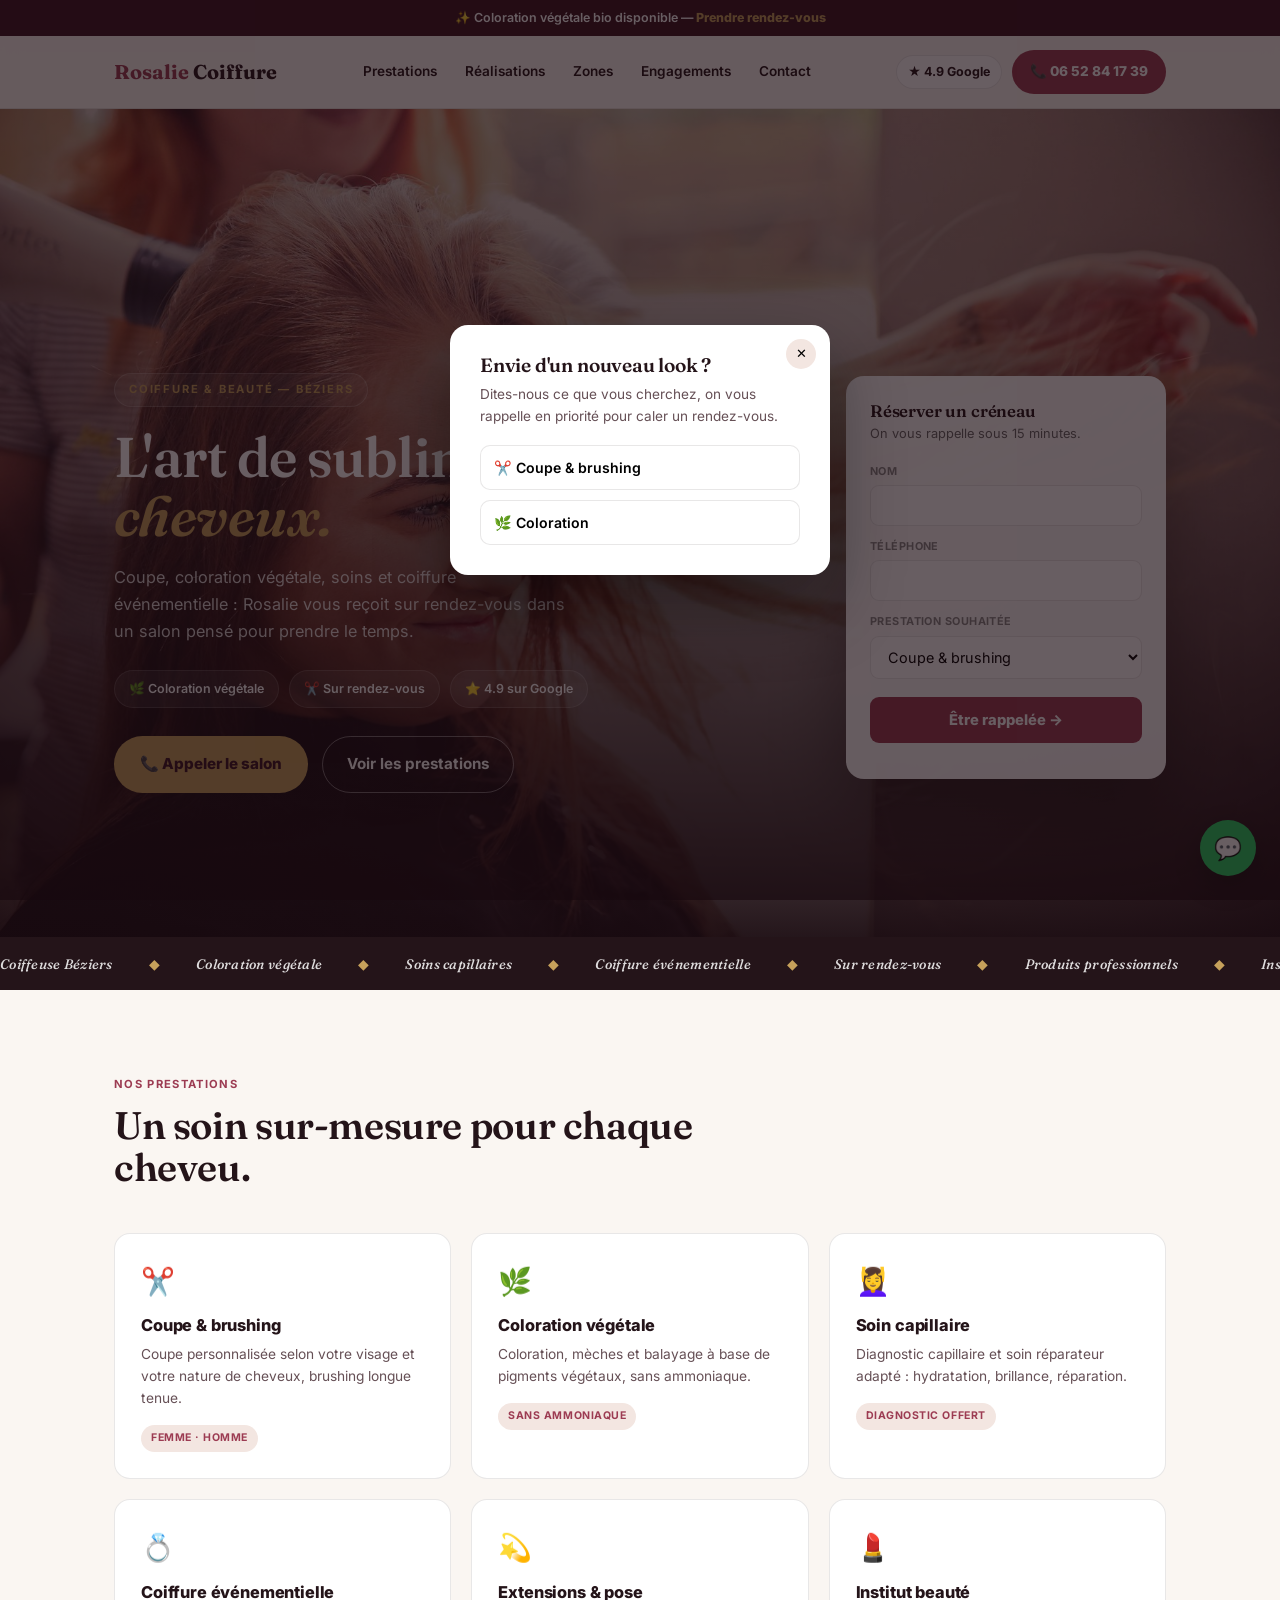
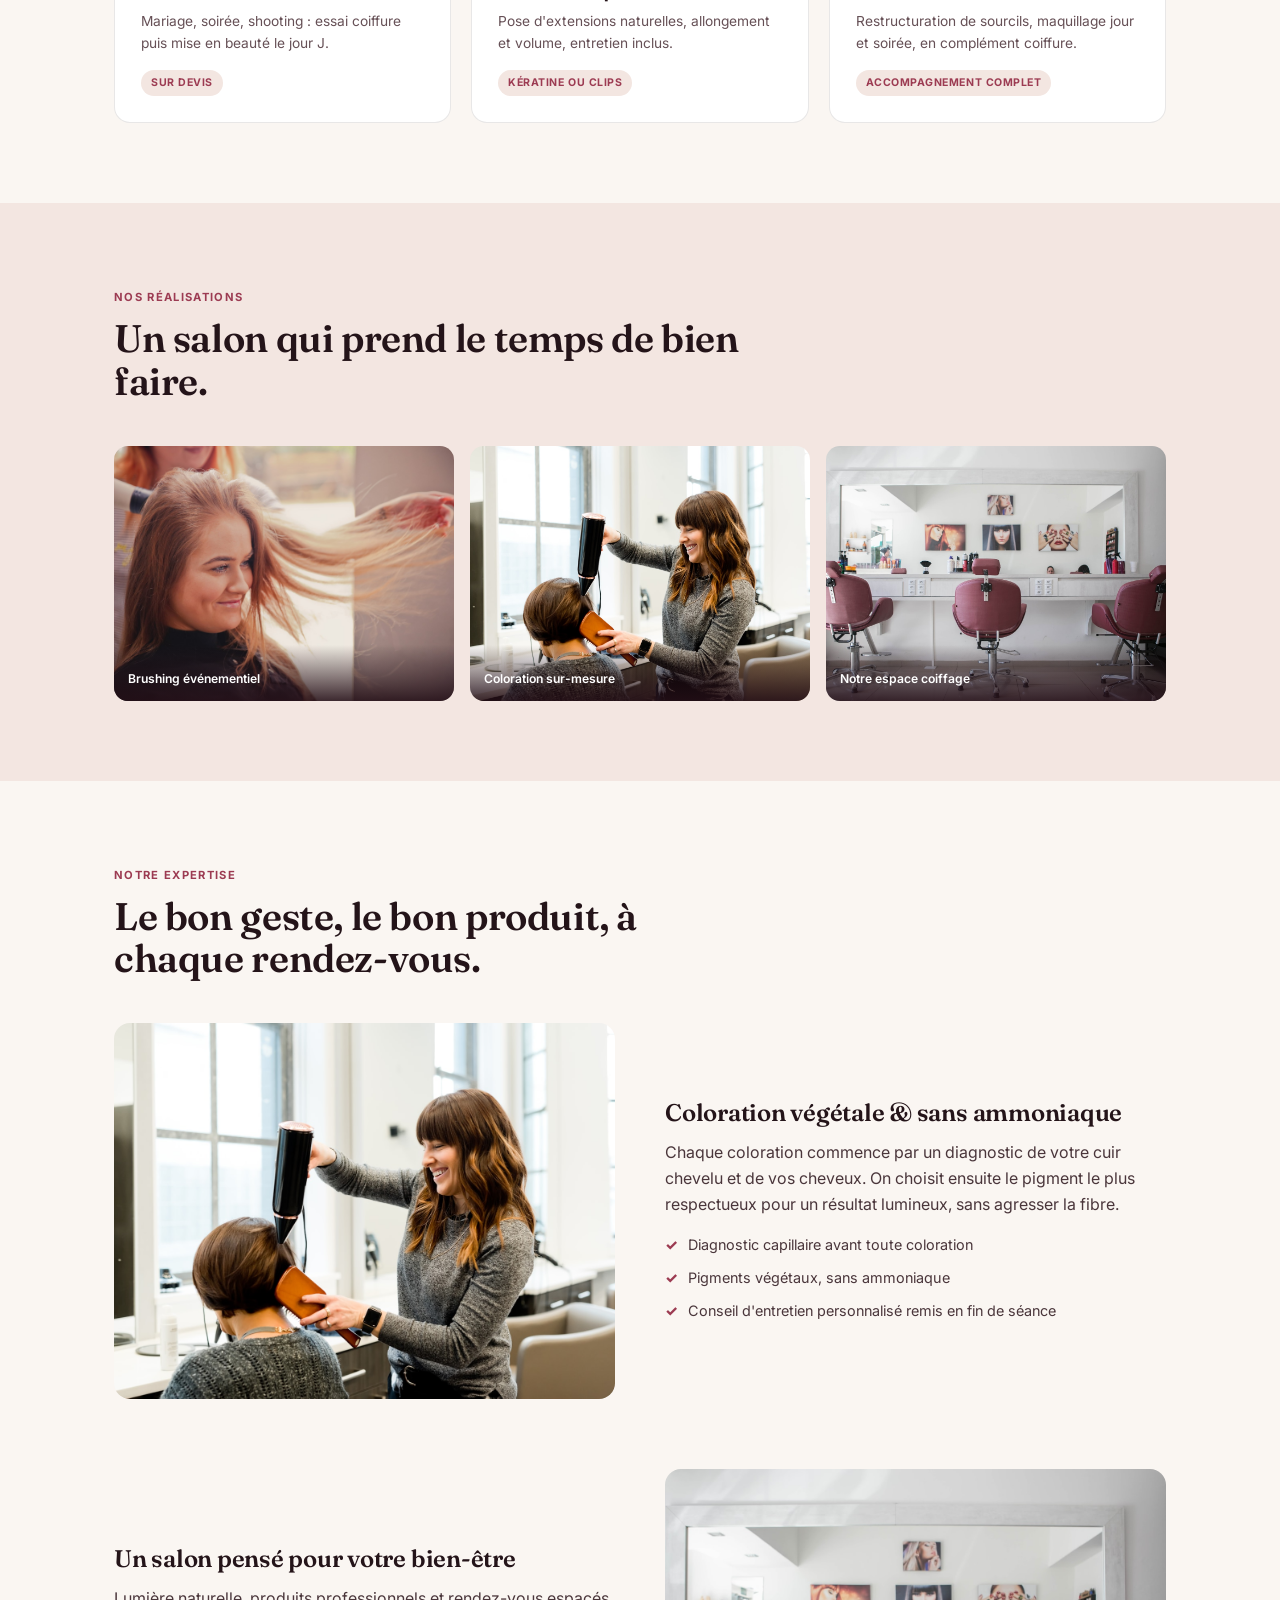
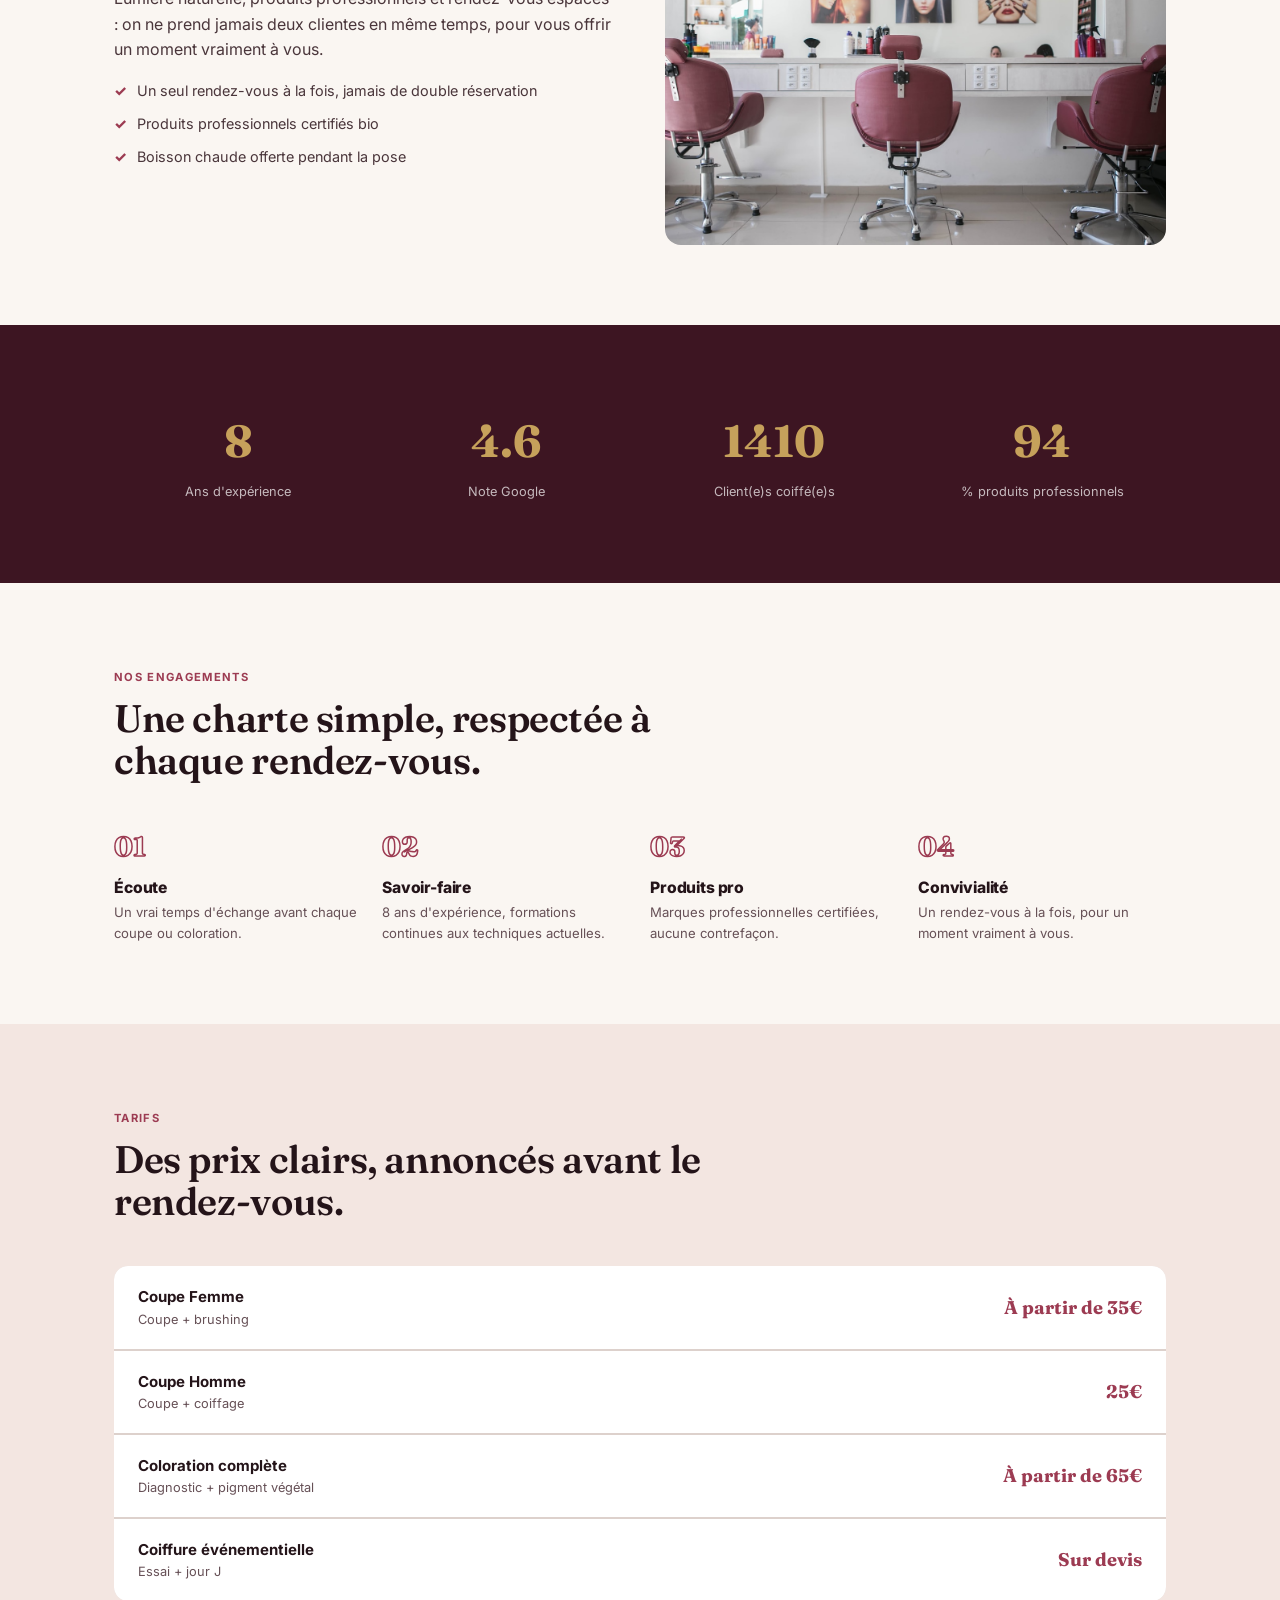
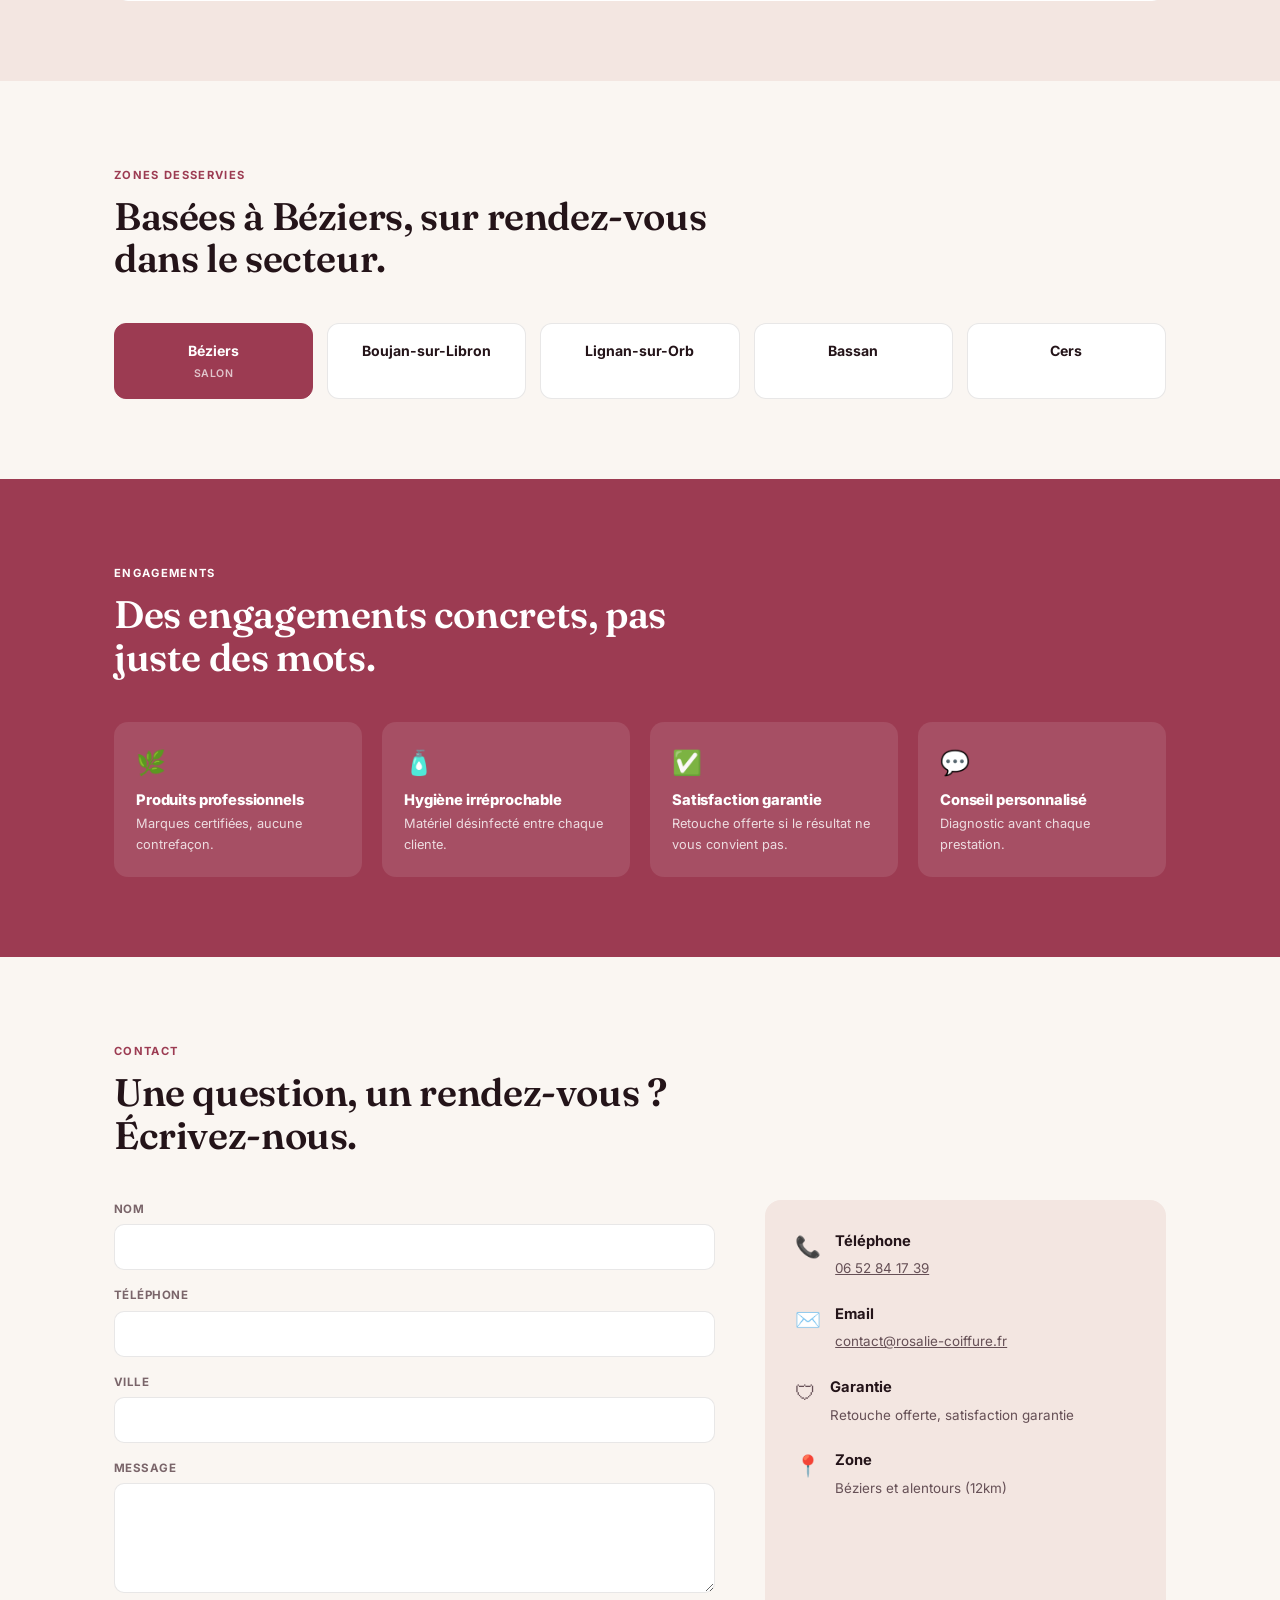
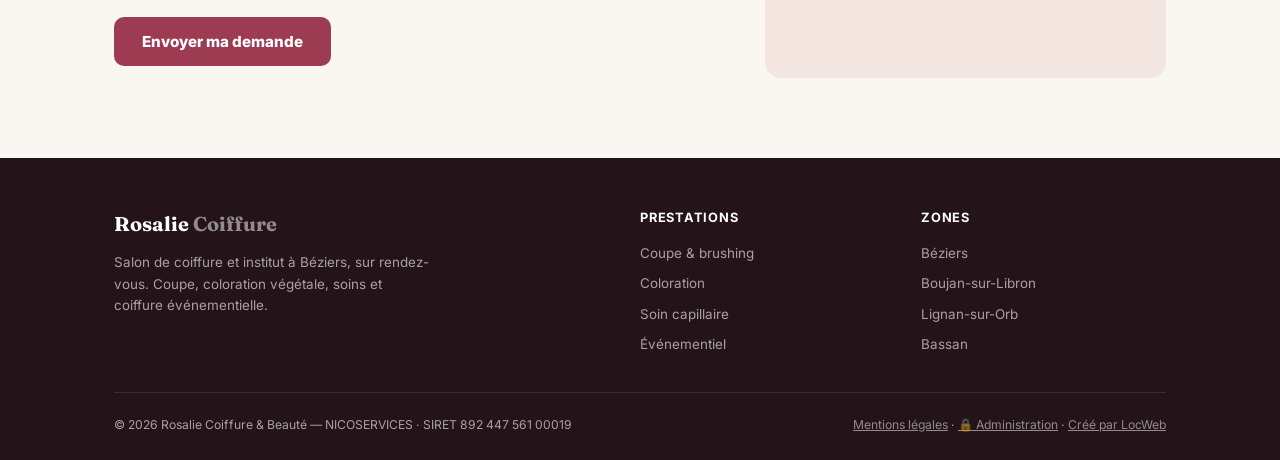
==== commit 12c66c13: "Change la photo hero coiffeuse + recolore le bandeau marquee électricien Coiffeuse: nouvelle photo (" ====
--- a/coiffeuse/index.html
+++ b/coiffeuse/index.html
@@ -65,7 +65,7 @@
 
 /* Hero — plein cadre, texte ancré en bas, carte flottante coin bas-droit */
 .hero{position:relative;min-height:92vh;display:flex;align-items:flex-end;overflow:hidden;color:#fff;}
-.hero-bg{position:absolute;inset:0;background-image:linear-gradient(180deg,rgba(36,15,23,.05) 0%,rgba(36,15,23,.25) 45%,rgba(24,9,15,.94) 100%),url('assets/hero-coiffeuse.jpg');background-size:cover;background-position:center 22%;}
+.hero-bg{position:absolute;inset:0;background-image:linear-gradient(180deg,rgba(36,15,23,.1) 0%,rgba(36,15,23,.3) 45%,rgba(24,9,15,.94) 100%),url('assets/hero-coiffeuse.jpg');background-size:cover;background-position:28% 35%;}
 .hero-inner{position:relative;z-index:2;width:100%;max-width:1180px;margin:0 auto;padding:0 20px 56px;display:flex;justify-content:space-between;align-items:flex-end;gap:28px;}
 @media(min-width:900px){.hero-inner{padding:0 5vw 64px;}}
 @media(max-width:880px){.hero-inner{flex-direction:column;align-items:stretch;padding:0 20px 40px;}}
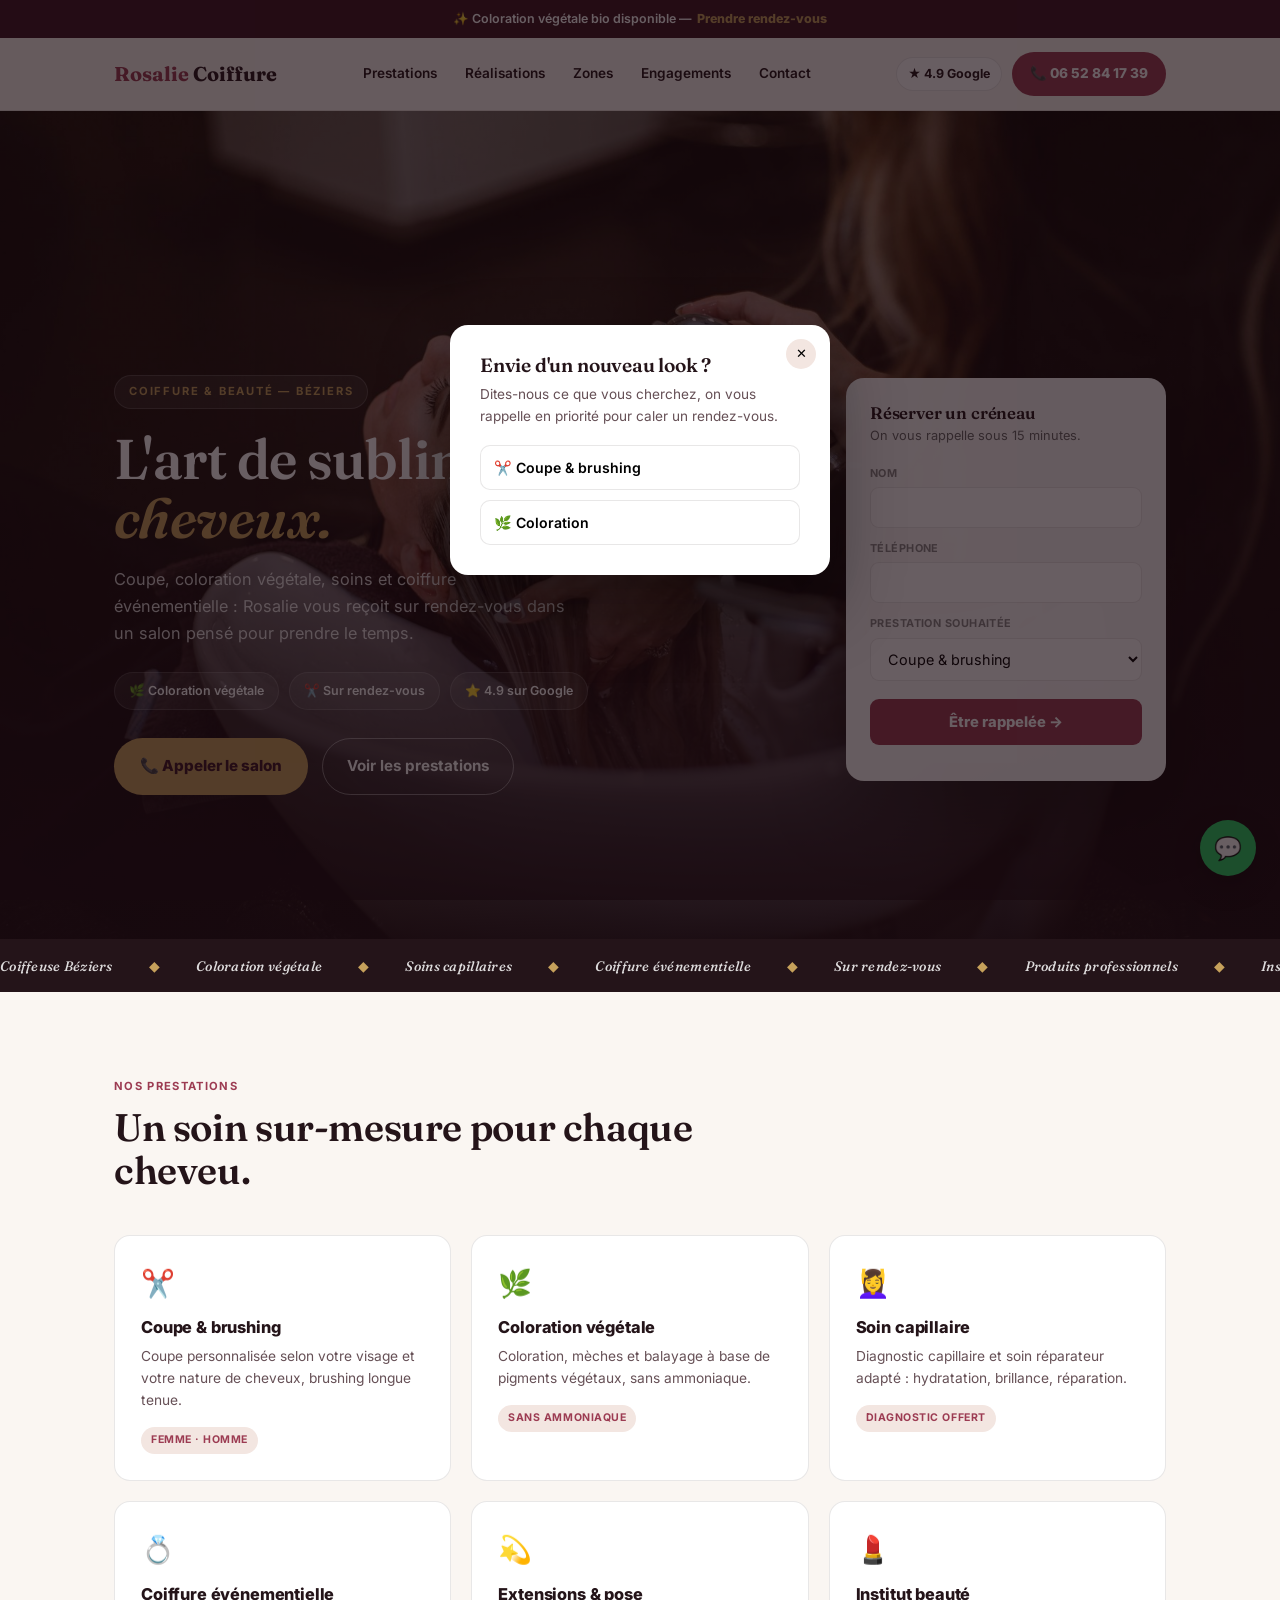
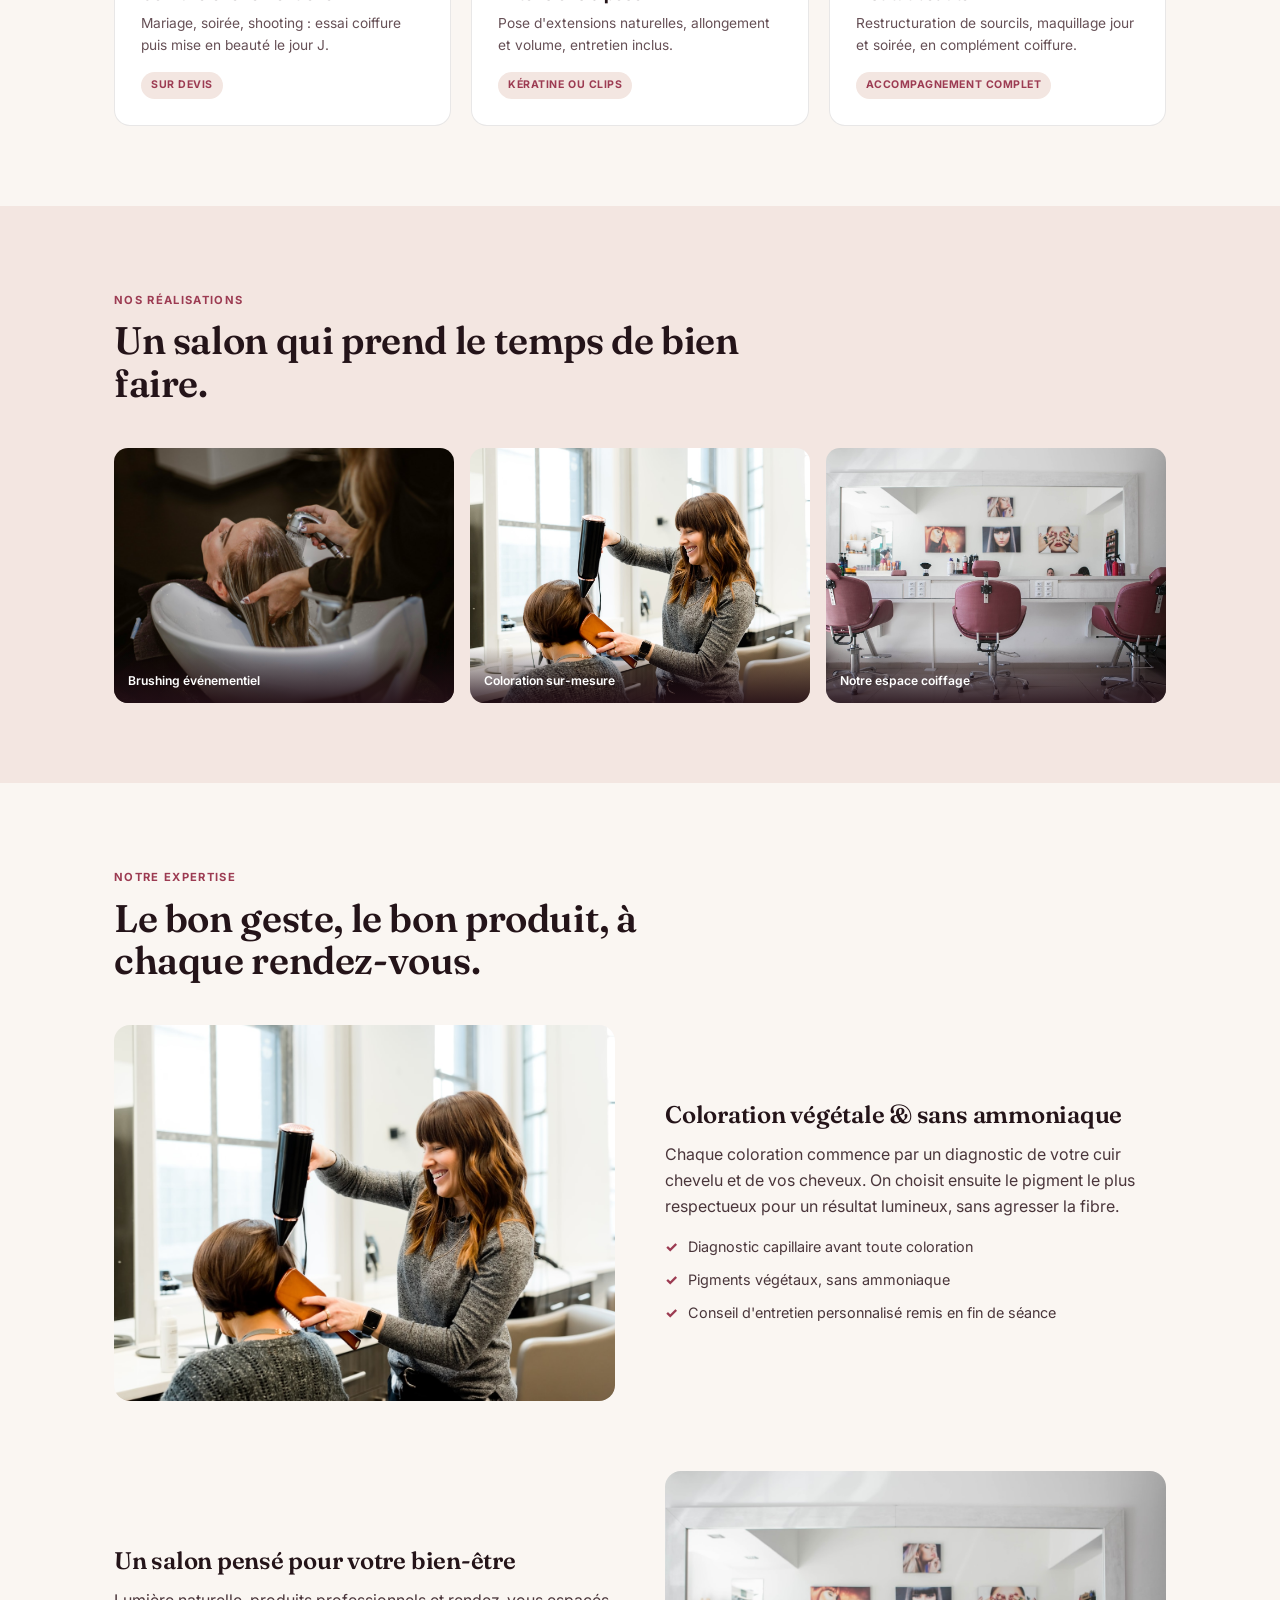
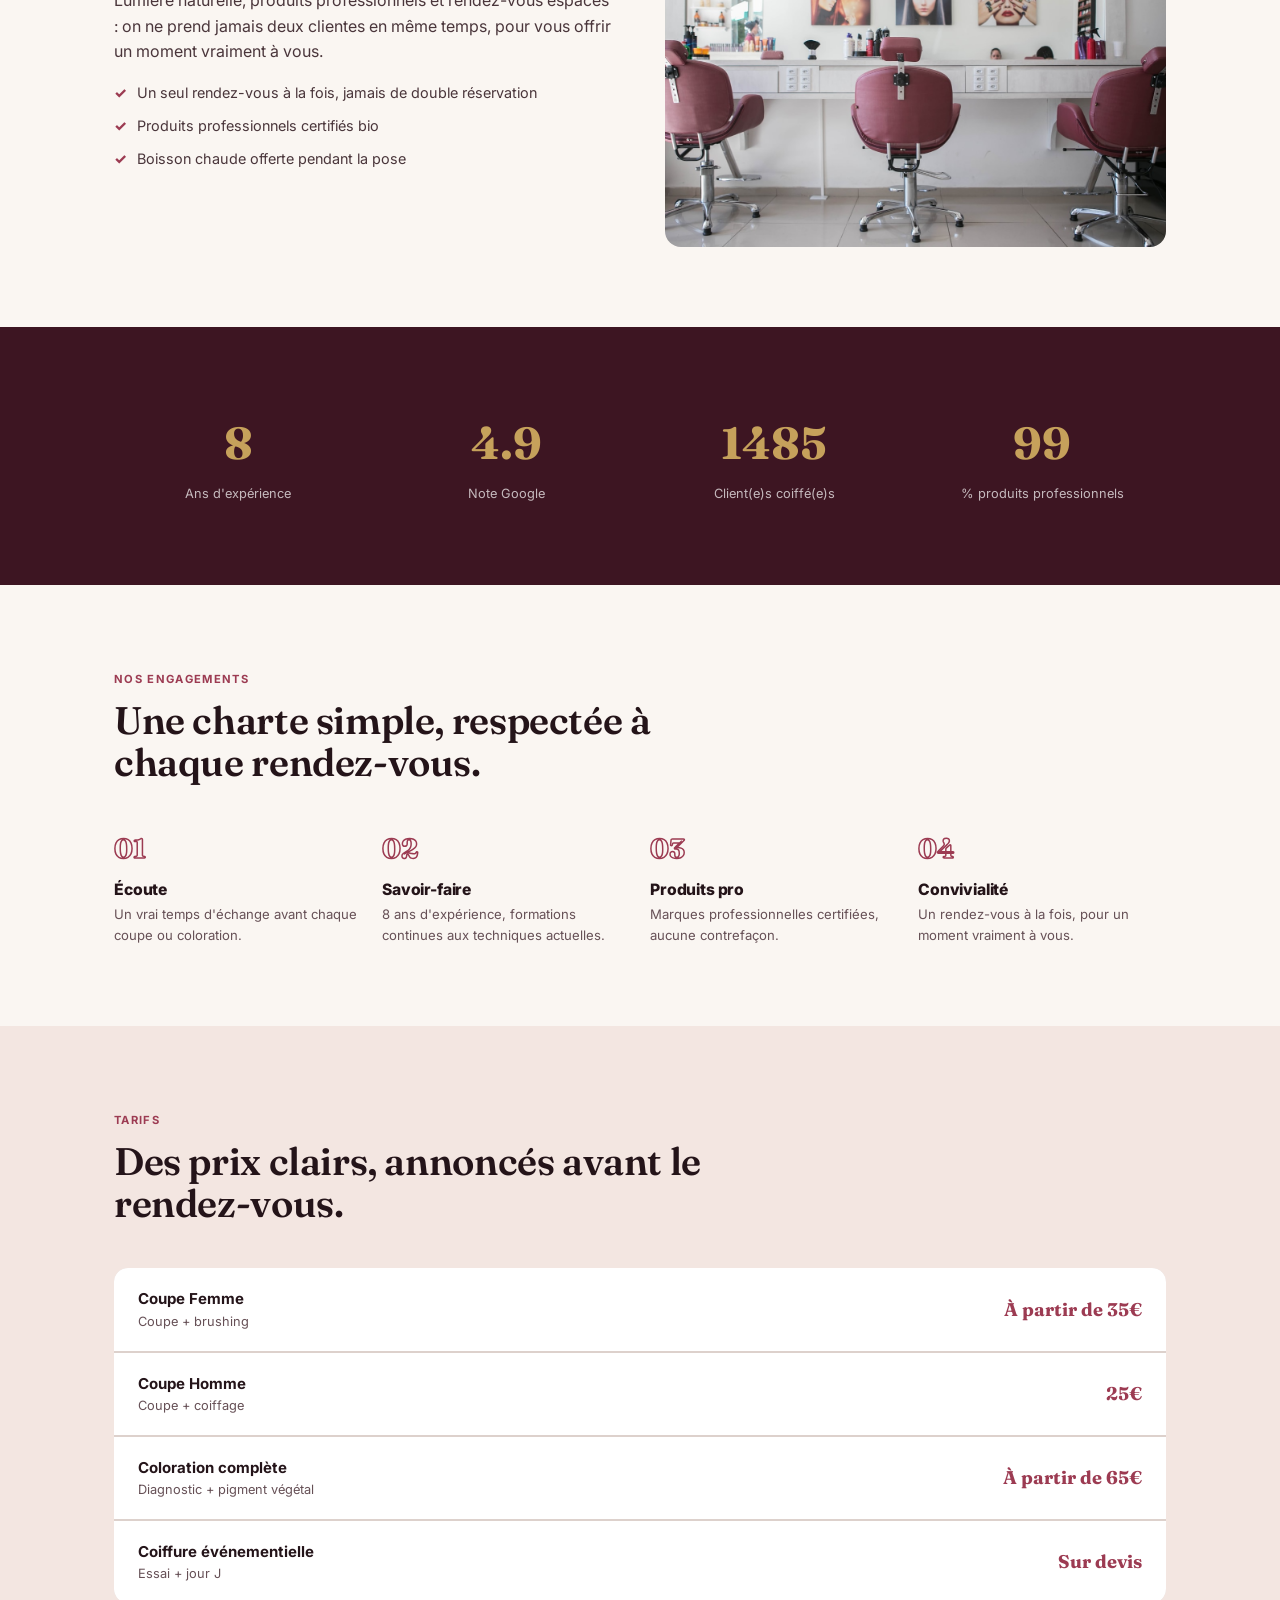
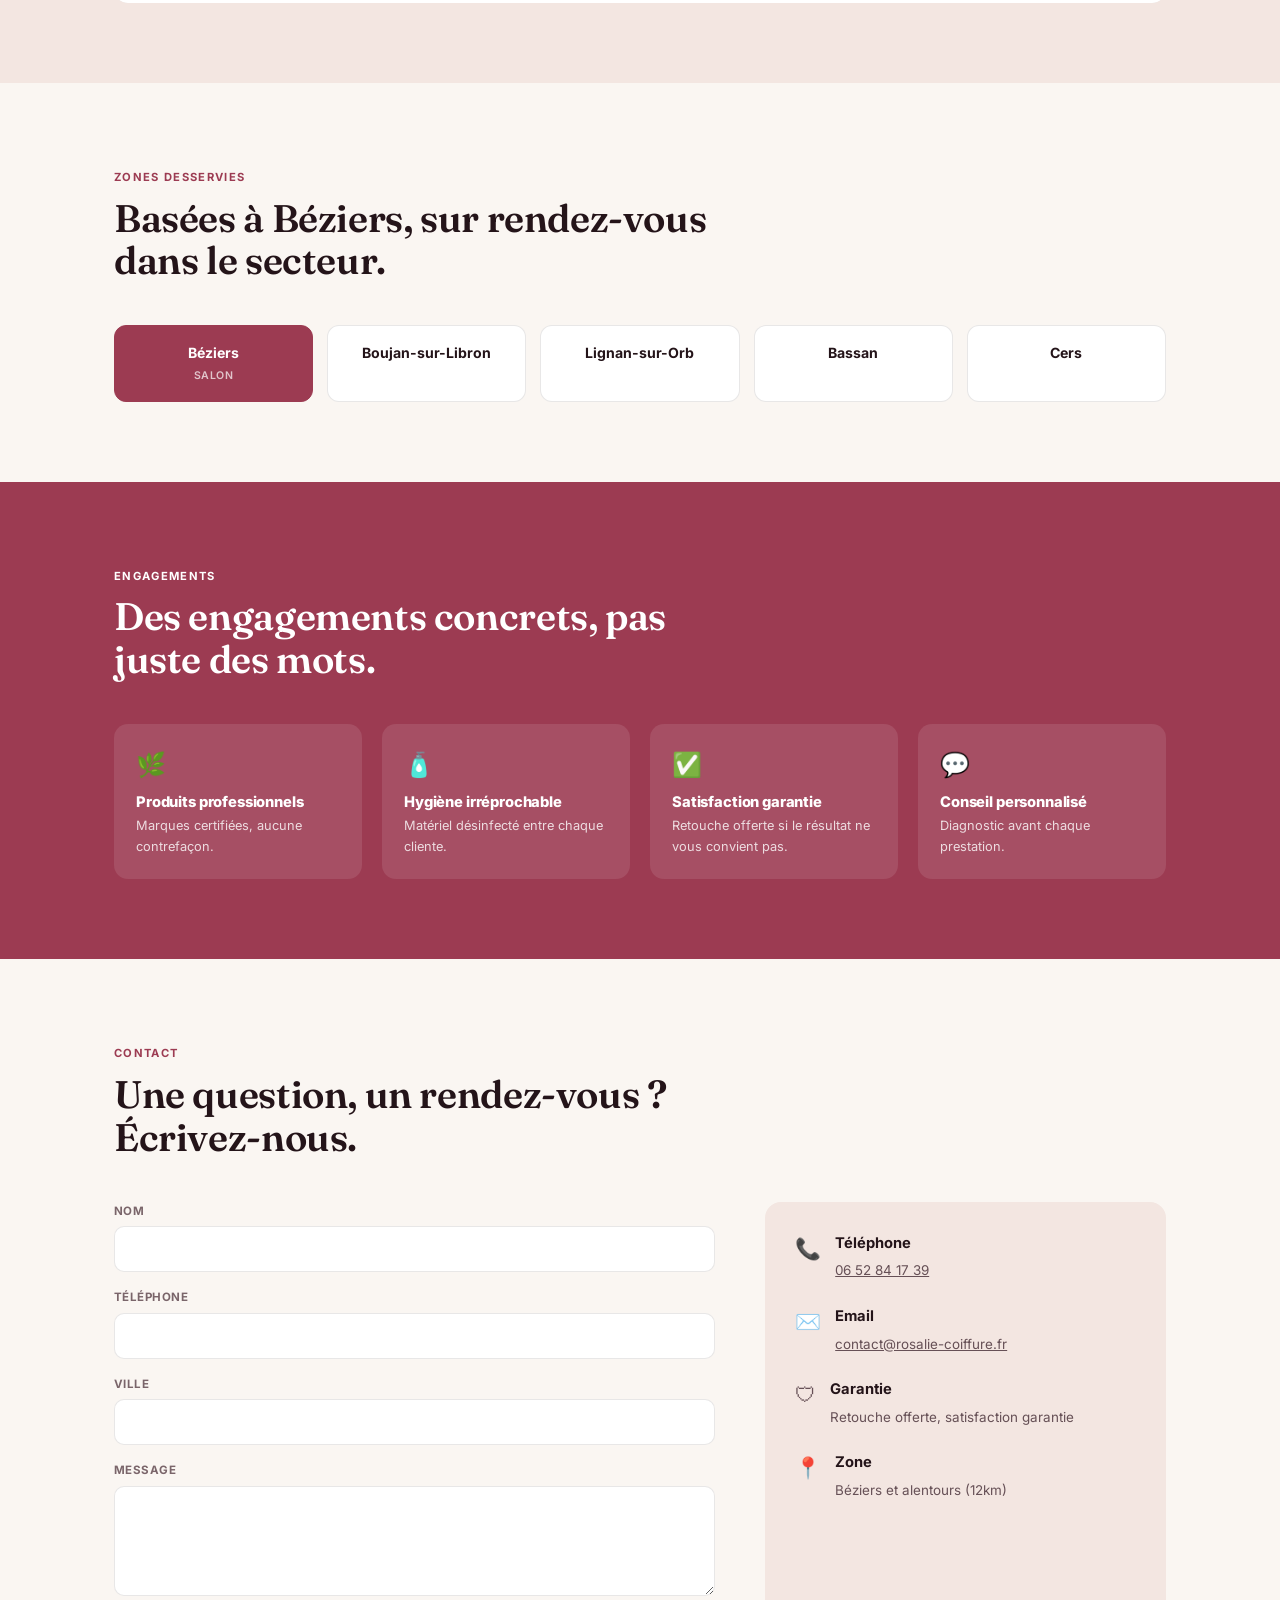
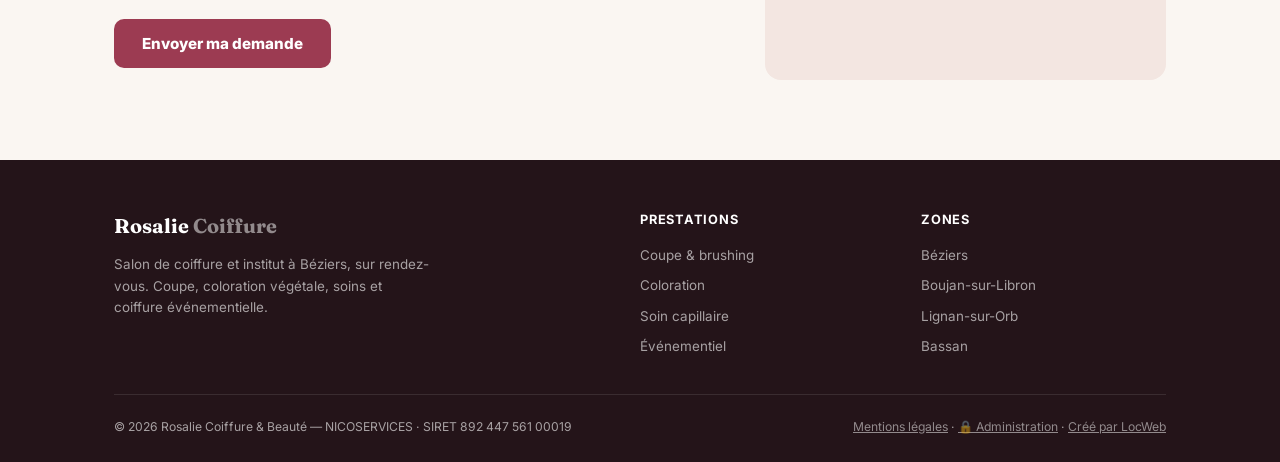
==== commit 0b7940db: "Différencie les bandeaux d'annonce des 4 sites vitrine Plombier: bandeau plein centré (référence, in" ====
--- a/coiffeuse/index.html
+++ b/coiffeuse/index.html
@@ -43,8 +43,11 @@
 .tag{display:inline-block;font-size:.7rem;font-weight:700;text-transform:uppercase;letter-spacing:.12em;color:var(--rose);margin-bottom:10px;}
 
 /* Bandeau annonce */
-.urgence-bar{background:var(--rose-dark);color:#fff;text-align:center;font-size:.78rem;font-weight:600;padding:8px 16px;}
+.urgence-bar{background:var(--rose-dark);color:#fff;font-size:.78rem;font-weight:600;position:relative;overflow:hidden;height:38px;}
+.urgence-bar-msg{position:absolute;inset:0;display:flex;align-items:center;justify-content:center;gap:6px;padding:0 16px;text-align:center;opacity:0;transition:opacity .6s ease;}
+.urgence-bar-msg.on{opacity:1;}
 .urgence-bar a{color:var(--gold);font-weight:800;text-decoration:none;}
+@media(prefers-reduced-motion:reduce){.urgence-bar-msg{transition:none;}}
 
 /* Header sticky */
 header{position:sticky;top:0;z-index:500;background:rgba(250,246,242,.92);backdrop-filter:blur(12px);border-bottom:1px solid var(--line);}
@@ -232,7 +235,10 @@
 </head>
 <body>
 
-<div class="urgence-bar">✨ Coloration végétale bio disponible — <a href="#contact">Prendre rendez-vous</a></div>
+<div class="urgence-bar" id="annonceBar">
+  <span class="urgence-bar-msg on">✨ Coloration végétale bio disponible — <a href="#contact">Prendre rendez-vous</a></span>
+  <span class="urgence-bar-msg">📅 Créneaux disponibles cette semaine — <a href="tel:0652841739">06 52 84 17 39</a></span>
+</div>
 
 <header>
   <div class="nav-inner">
@@ -620,6 +626,18 @@
 <script src="../contenu-loader.js" defer></script>
 
 <script>
+// Bandeau d'annonce : rotation entre 2 messages
+(function(){
+  const msgs = document.querySelectorAll('#annonceBar .urgence-bar-msg');
+  if (msgs.length < 2) return;
+  let i = 0;
+  setInterval(() => {
+    msgs[i].classList.remove('on');
+    i = (i + 1) % msgs.length;
+    msgs[i].classList.add('on');
+  }, 4500);
+})();
+
 // Burger mobile
 (function(){
   const btn = document.getElementById('burgerBtn');
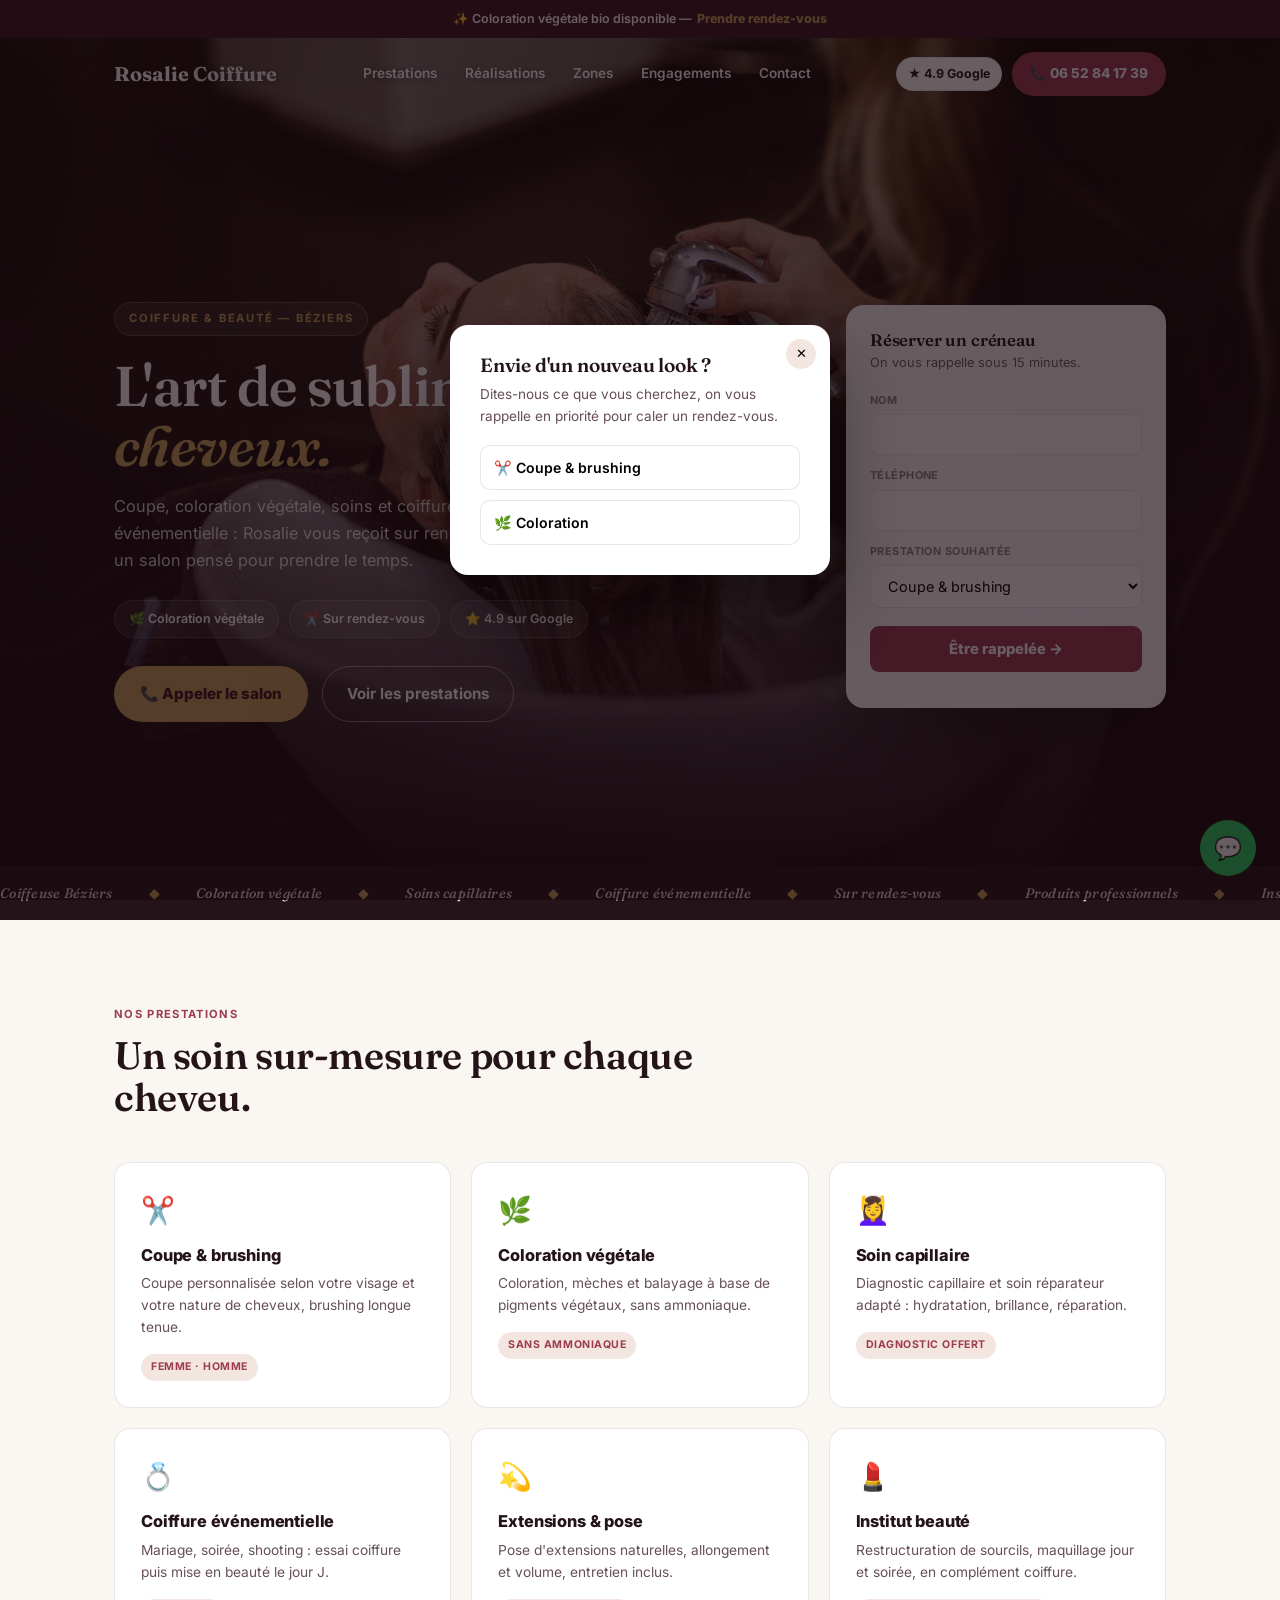
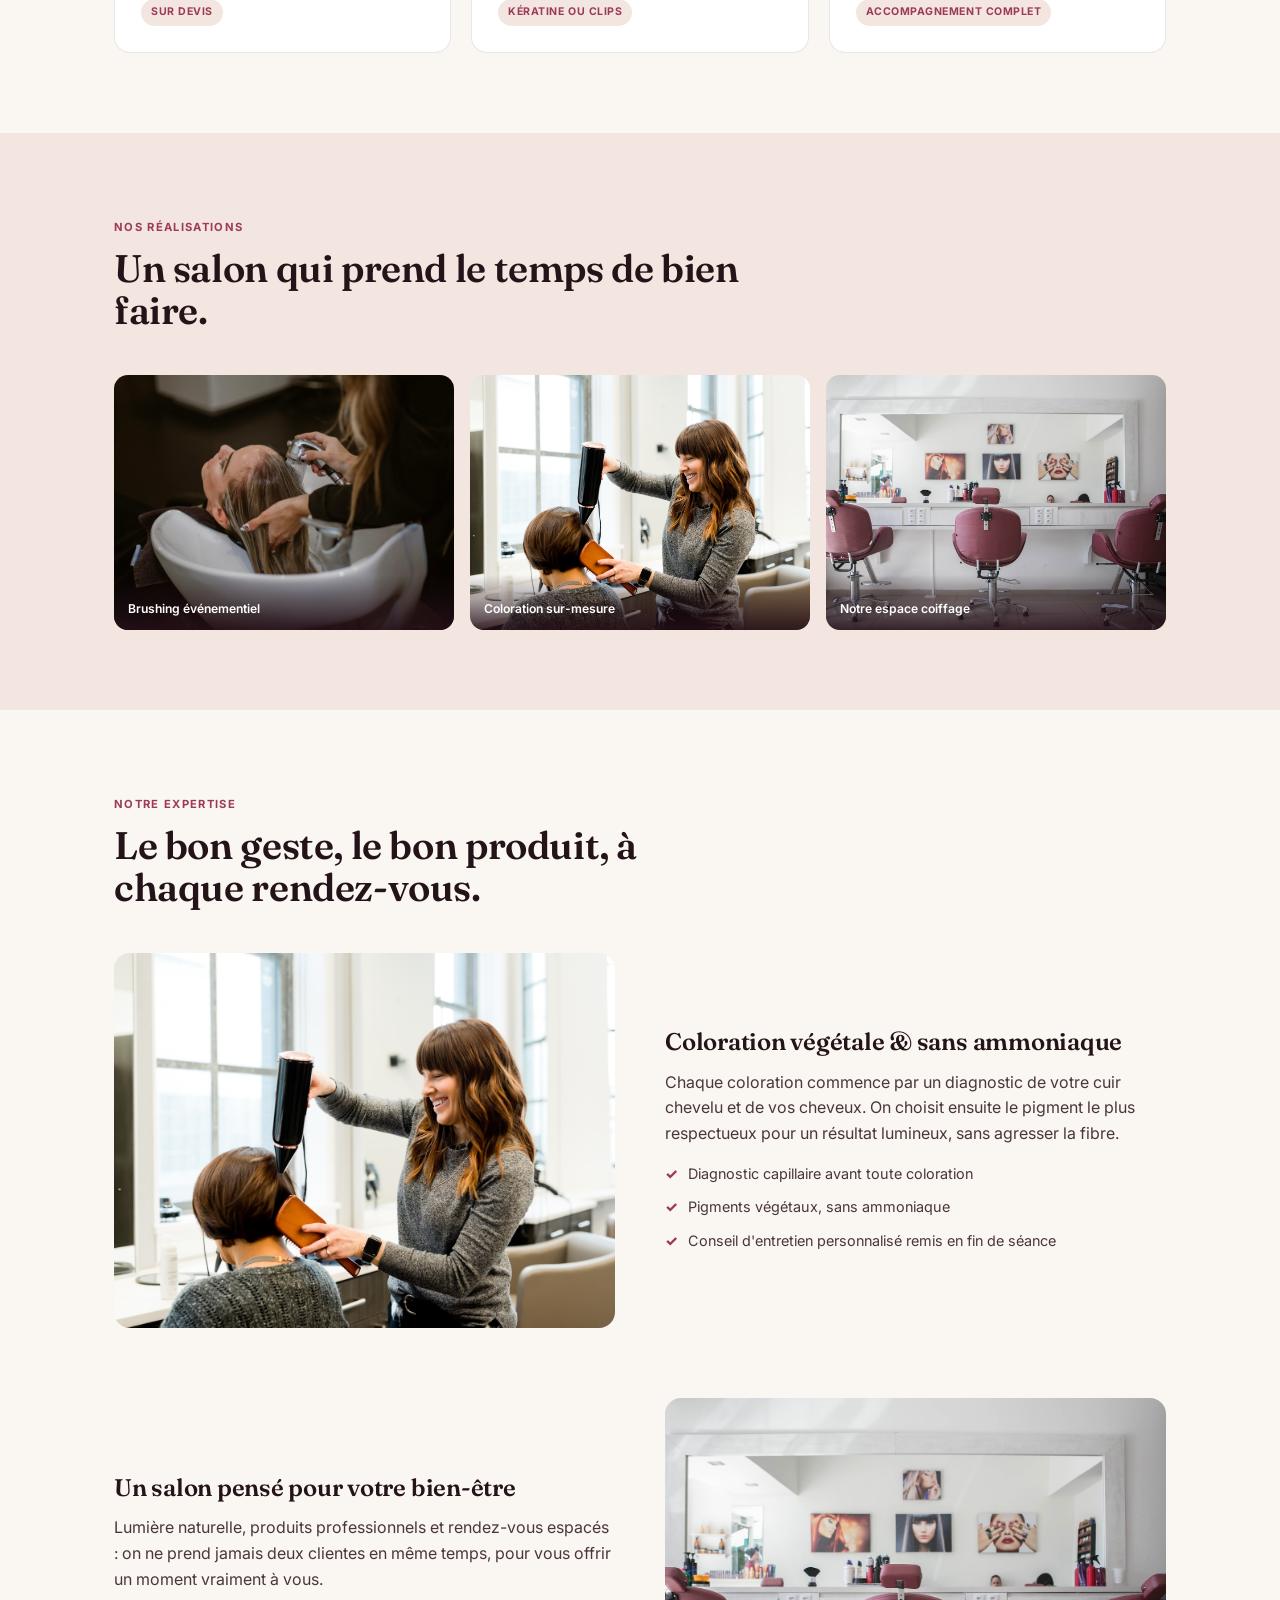
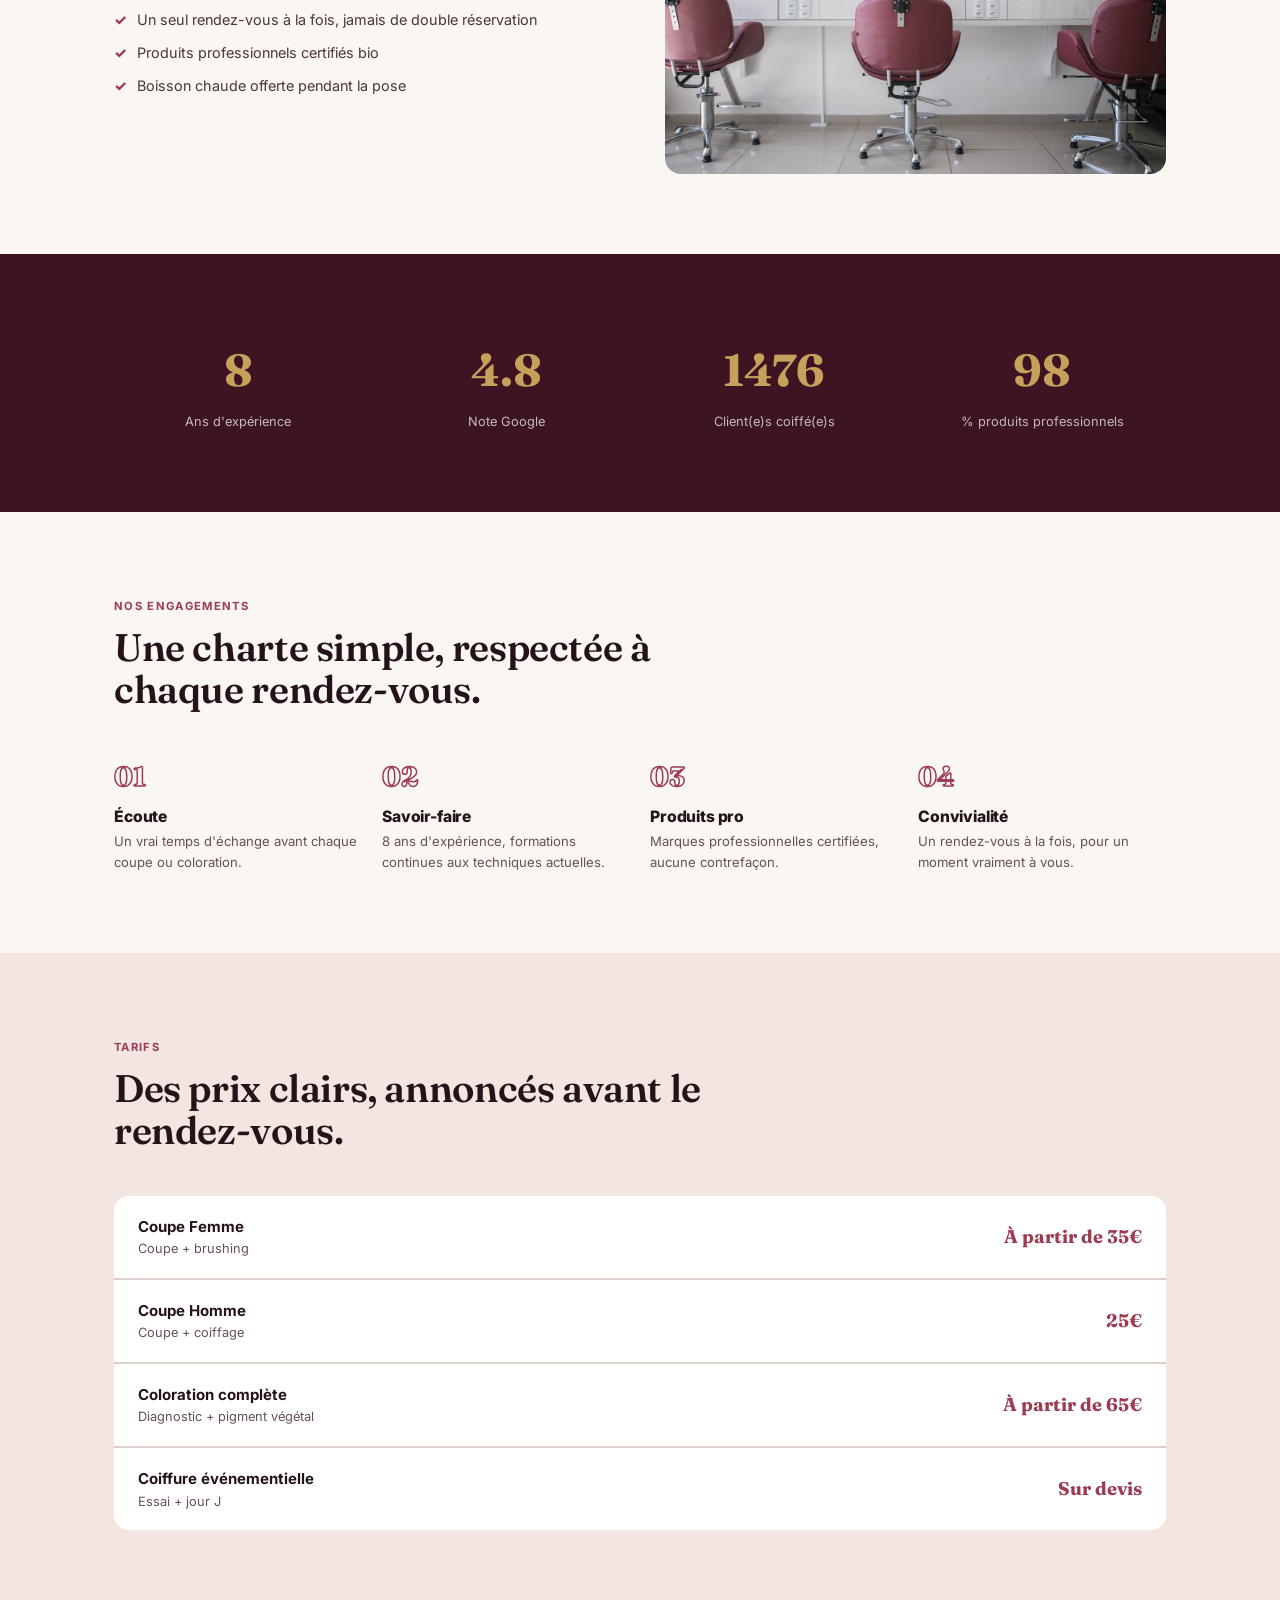
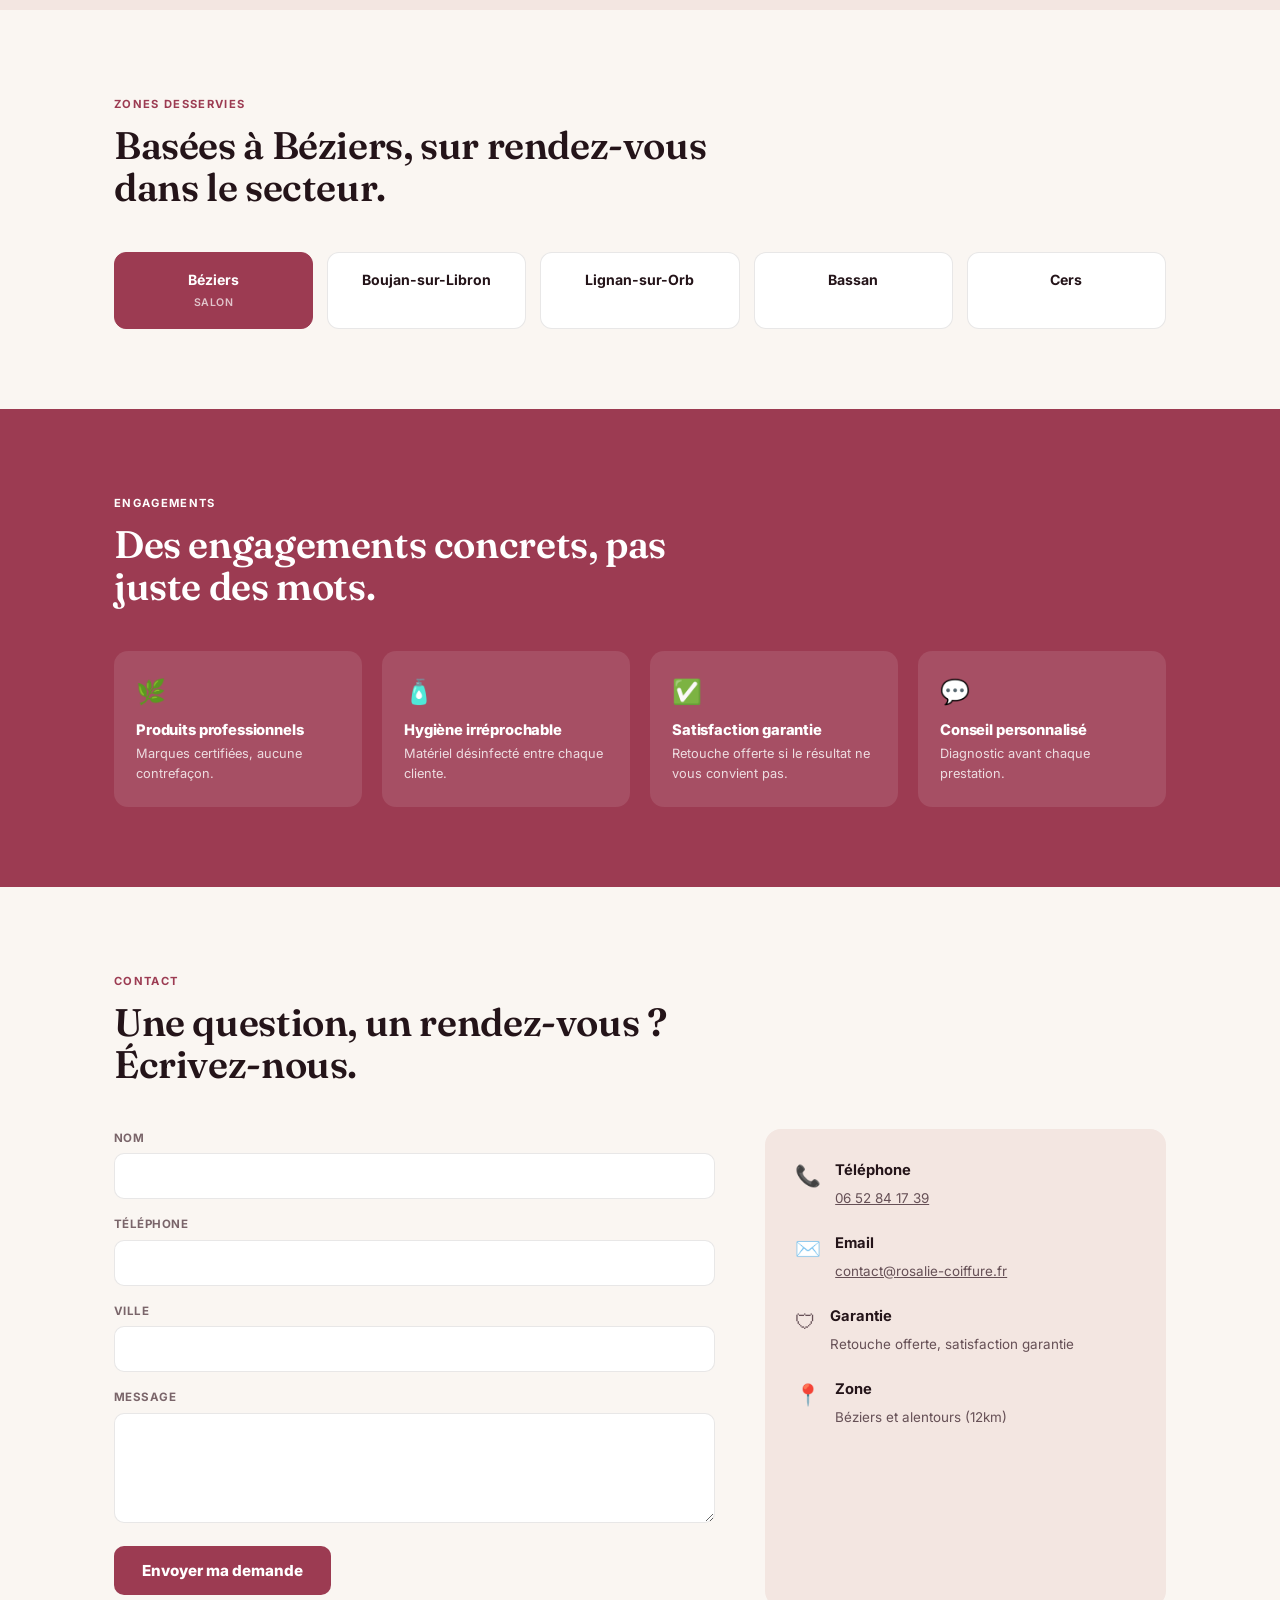
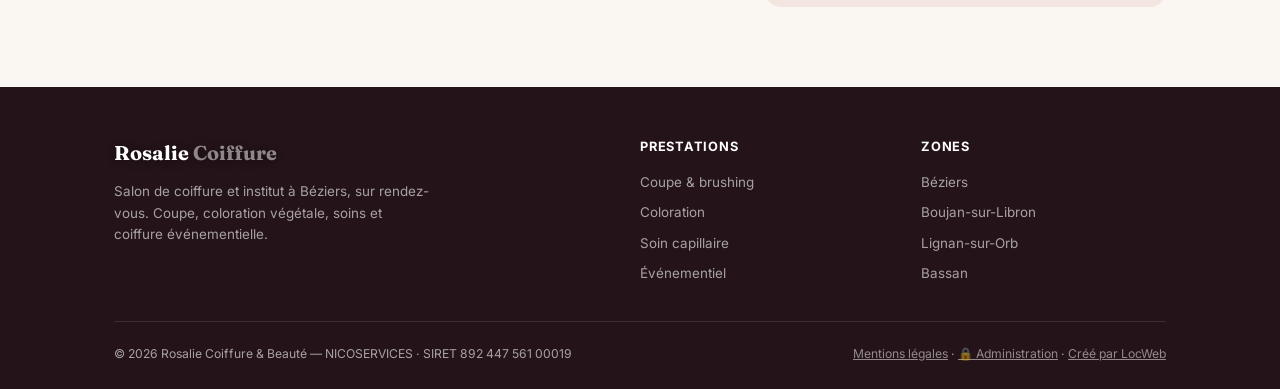
==== commit 7aa93343: "Différencie les bandeaux de navigation (header) des 4 sites vitrine Plombier: header sticky classiqu" ====
--- a/coiffeuse/index.html
+++ b/coiffeuse/index.html
@@ -49,14 +49,18 @@
 .urgence-bar a{color:var(--gold);font-weight:800;text-decoration:none;}
 @media(prefers-reduced-motion:reduce){.urgence-bar-msg{transition:none;}}
 
-/* Header sticky */
-header{position:sticky;top:0;z-index:500;background:rgba(250,246,242,.92);backdrop-filter:blur(12px);border-bottom:1px solid var(--line);}
-.nav-inner{display:flex;align-items:center;justify-content:space-between;padding:14px 20px;max-width:1180px;margin:0 auto;}
-@media(min-width:900px){.nav-inner{padding:14px 5vw;}}
-.logo{font-family:var(--serif);font-weight:700;font-size:1.25rem;color:var(--rose);text-decoration:none;white-space:nowrap;}
-.logo span{color:var(--ink);}
+/* Header transparent flottant sur le hero, devient plein en scrollant */
+header{position:absolute;top:38px;left:0;right:0;z-index:500;background:transparent;padding:14px 0;transition:background .3s ease,padding .3s ease,box-shadow .3s ease;}
+header.scrolled{position:fixed;top:0;background:rgba(250,246,242,.94);backdrop-filter:blur(12px);box-shadow:0 4px 20px rgba(0,0,0,.08);padding:10px 0;}
+.nav-inner{display:flex;align-items:center;justify-content:space-between;padding:0 20px;max-width:1180px;margin:0 auto;}
+@media(min-width:900px){.nav-inner{padding:0 5vw;}}
+.logo{font-family:var(--serif);font-weight:700;font-size:1.25rem;color:#fff;text-decoration:none;white-space:nowrap;text-shadow:0 1px 8px rgba(0,0,0,.45);transition:color .3s,text-shadow .3s;}
+.logo span{color:rgba(255,255,255,.9);transition:color .3s;}
+header.scrolled .logo{color:var(--rose);text-shadow:none;}
+header.scrolled .logo span{color:var(--ink);}
 nav.links{display:none;gap:28px;align-items:center;}
-nav.links a{font-size:.85rem;font-weight:600;text-decoration:none;color:var(--ink);}
+nav.links a{font-size:.85rem;font-weight:600;text-decoration:none;color:#fff;text-shadow:0 1px 8px rgba(0,0,0,.4);transition:color .3s,text-shadow .3s;}
+header.scrolled nav.links a{color:var(--ink);text-shadow:none;}
 @media(min-width:860px){nav.links{display:flex;}}
 .header-right{display:flex;align-items:center;gap:10px;}
 .google-badge{display:none;align-items:center;gap:5px;font-size:.78rem;font-weight:700;color:var(--ink);background:#fff;border:1px solid var(--line);padding:6px 11px;border-radius:100px;text-decoration:none;}
@@ -64,7 +68,8 @@
 .tel-btn{display:inline-flex;align-items:center;gap:8px;background:var(--rose);color:#fff;font-weight:800;font-size:.85rem;padding:11px 18px;border-radius:100px;text-decoration:none;white-space:nowrap;}
 .burger{display:flex;background:none;border:none;cursor:pointer;padding:6px;}
 @media(min-width:860px){.burger{display:none;}}
-.burger span{display:block;width:22px;height:2px;background:var(--ink);margin:4px 0;}
+.burger span{display:block;width:22px;height:2px;background:#fff;margin:4px 0;transition:background .3s;}
+header.scrolled .burger span{background:var(--ink);}
 
 /* Hero — plein cadre, texte ancré en bas, carte flottante coin bas-droit */
 .hero{position:relative;min-height:92vh;display:flex;align-items:flex-end;overflow:hidden;color:#fff;}
@@ -626,6 +631,15 @@
 <script src="../contenu-loader.js" defer></script>
 
 <script>
+// Header transparent sur le hero, plein une fois scrollé
+(function(){
+  const header = document.querySelector('header');
+  if (!header) return;
+  function update(){ header.classList.toggle('scrolled', window.scrollY > 60); }
+  window.addEventListener('scroll', update, { passive: true });
+  update();
+})();
+
 // Bandeau d'annonce : rotation entre 2 messages
 (function(){
   const msgs = document.querySelectorAll('#annonceBar .urgence-bar-msg');
